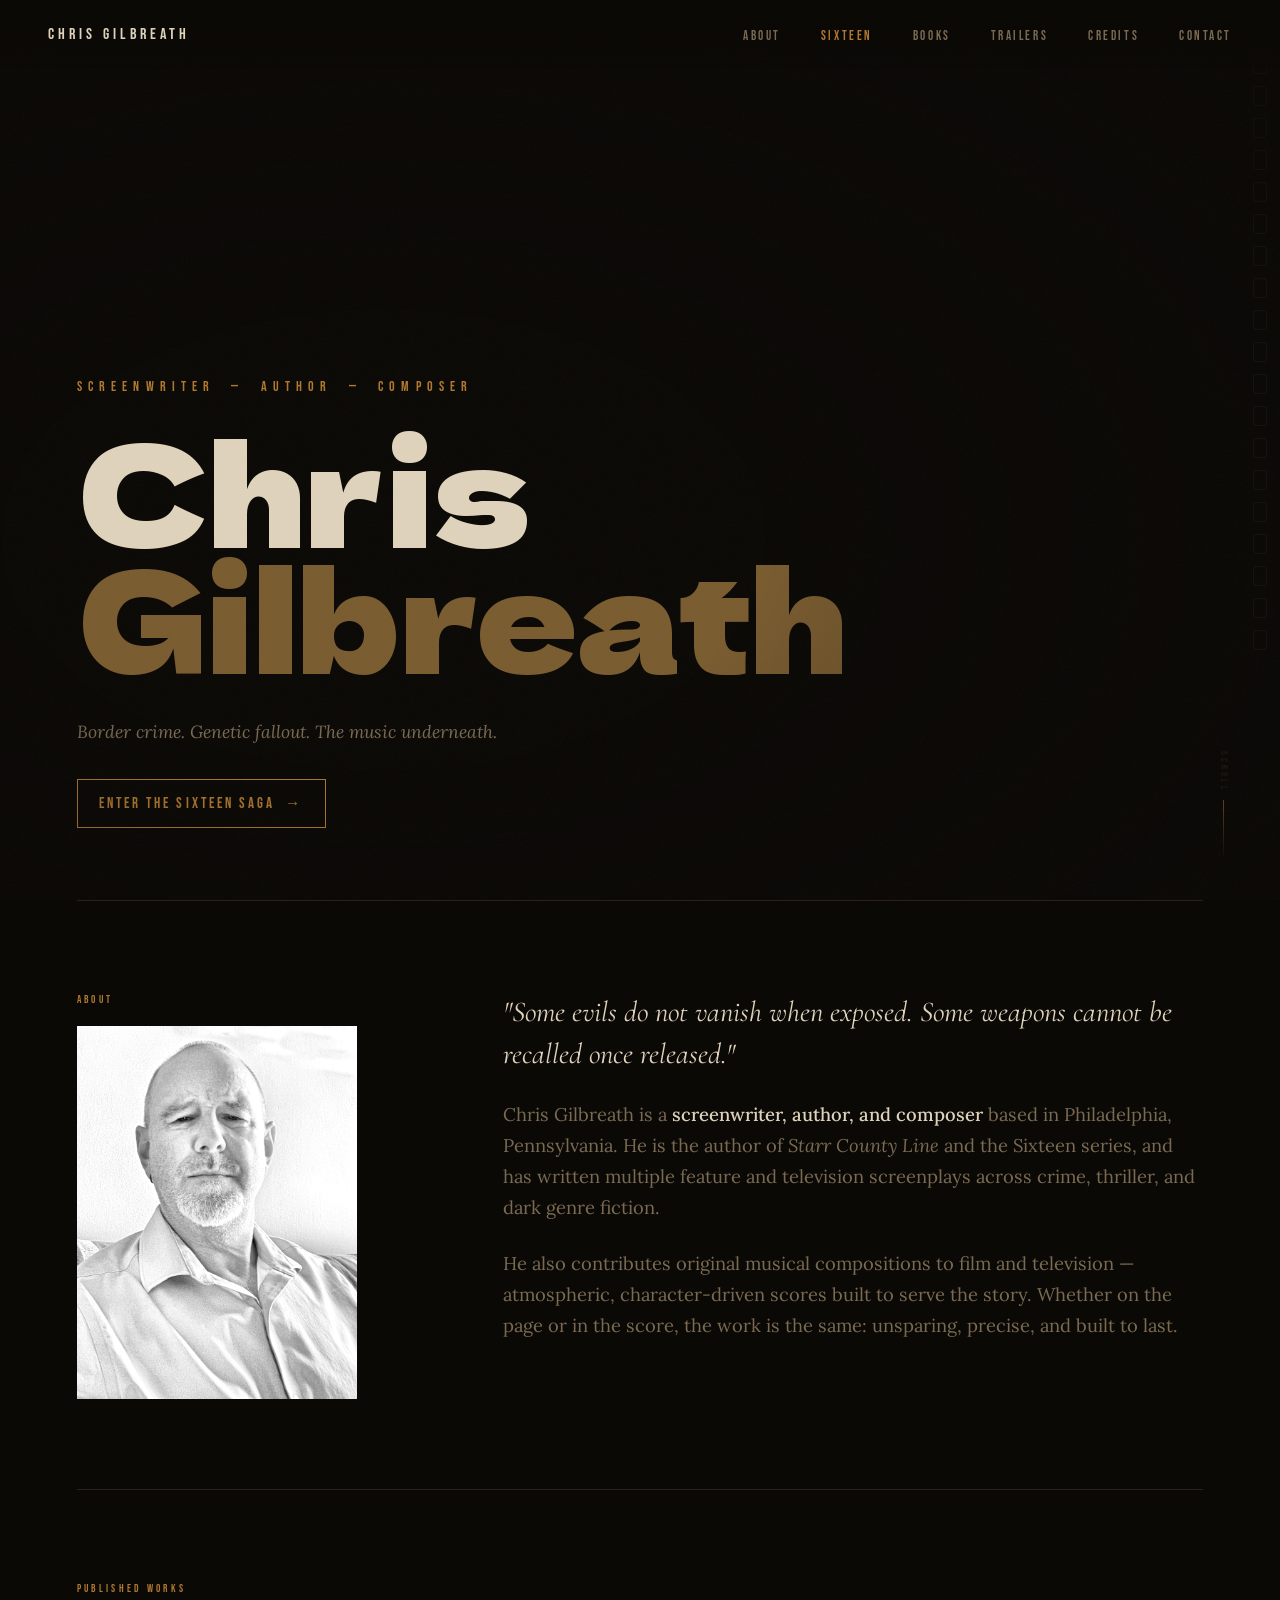
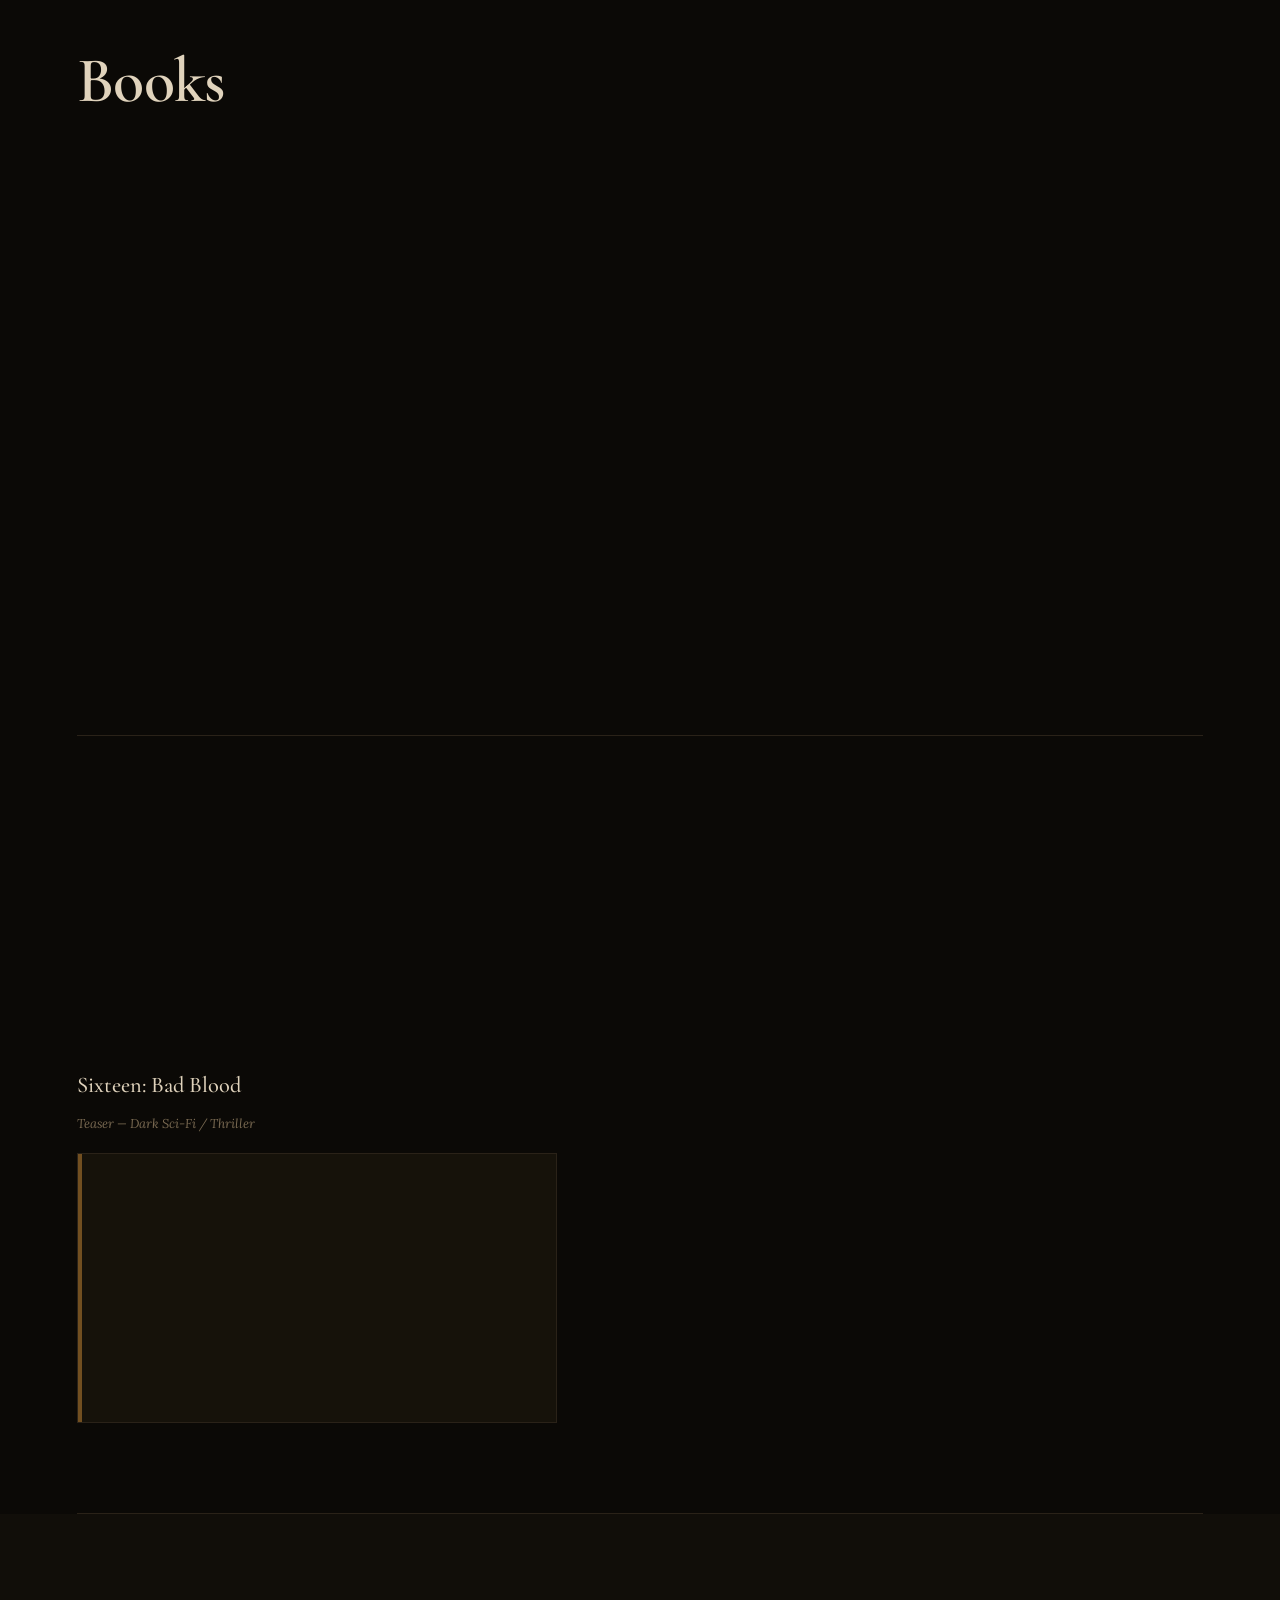
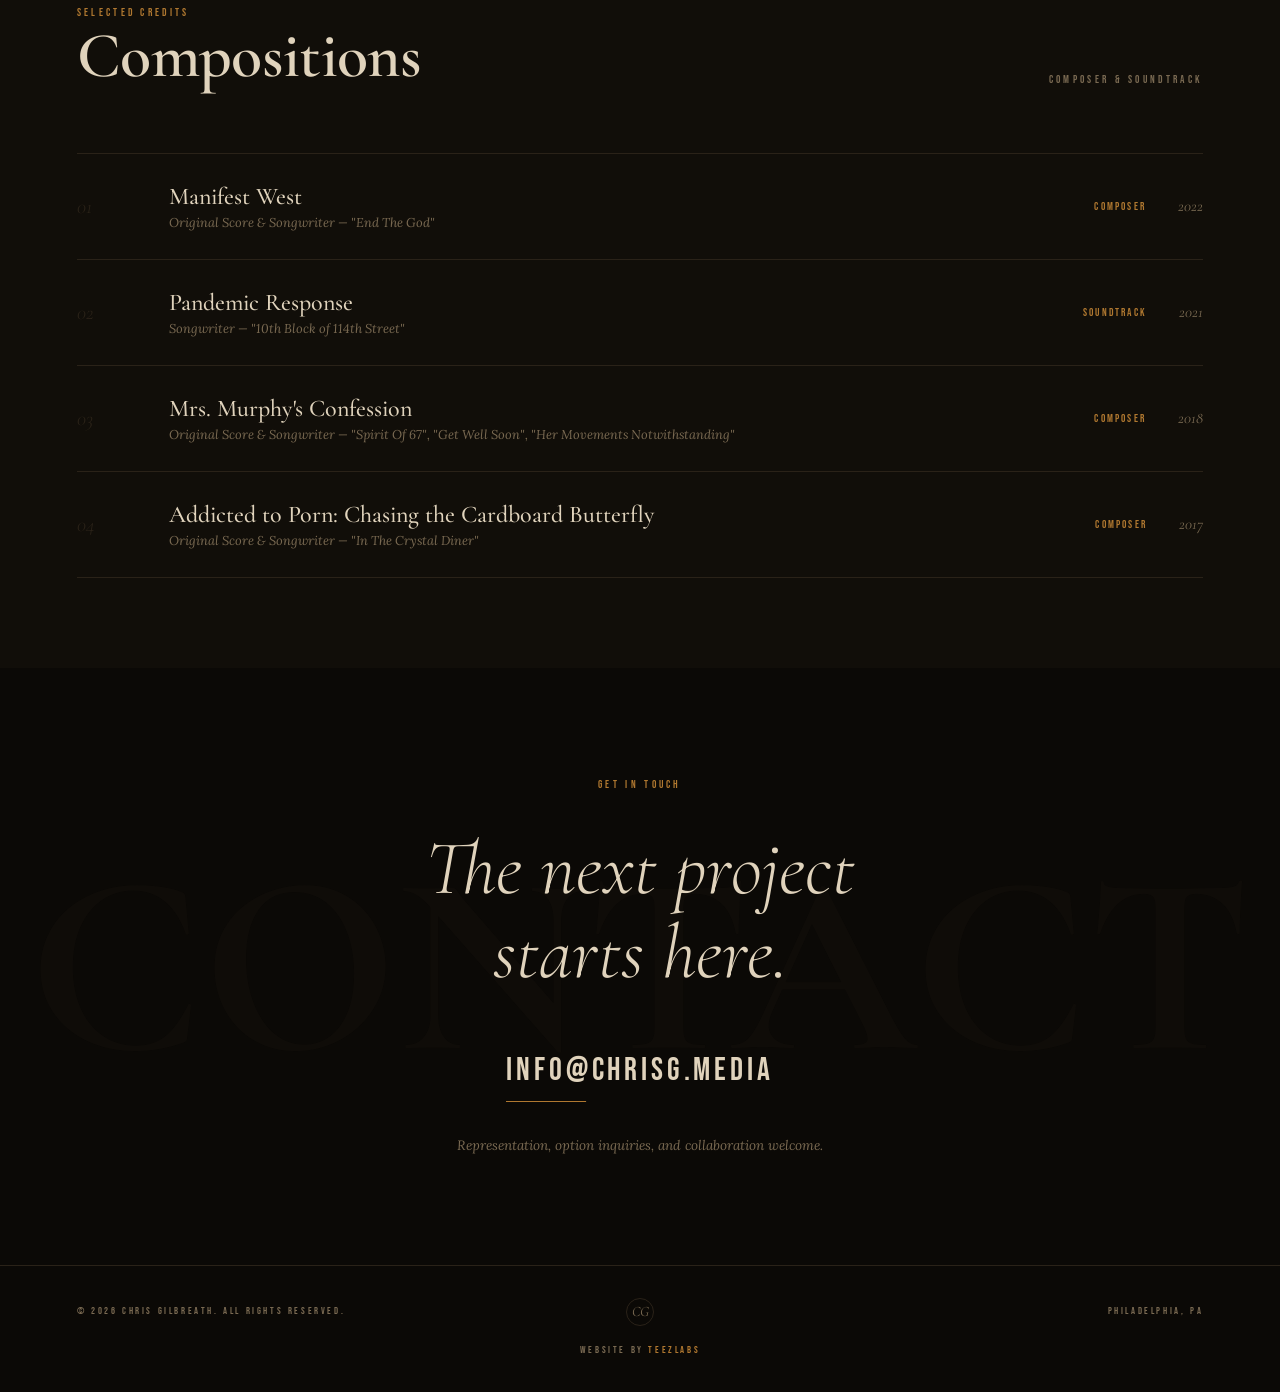
==== index.html @ 6c8eb2d4 "Combine trailer and shorts into one row on the Watch section Bad Blood trailer now sits in the same " ====
<!DOCTYPE html>
<html lang="en">
<head>
  <meta charset="UTF-8" />
  <meta name="viewport" content="width=device-width, initial-scale=1.0" />
  <link rel="icon" type="image/svg+xml" href="favicon.svg" />
  <title>Chris Gilbreath — Screenwriter, Author & Composer</title>
  <meta name="description" content="Chris Gilbreath is a screenwriter, author, and composer based in Philadelphia, PA. Author of Starr County Line and the Sixteen series. Original compositions for film and television." />
  <meta name="keywords" content="Chris Gilbreath, screenwriter, author, composer, Philadelphia, Starr County Line, Sixteen, Bounty Hunter, Bad Blood, Black Water, film composer, television" />
  <meta name="author" content="Chris Gilbreath" />
  <link rel="canonical" href="https://chrisg.media" />

  <!-- Open Graph -->
  <meta property="og:type" content="website" />
  <meta property="og:title" content="Chris Gilbreath — Screenwriter, Author & Composer" />
  <meta property="og:description" content="Screenwriter, author, and composer based in Philadelphia. Author of Starr County Line and the Sixteen series. Original compositions for film and television." />
  <meta property="og:url" content="https://chrisg.media" />
  <meta property="og:site_name" content="Chris Gilbreath" />
  <meta property="og:locale" content="en_US" />

  <!-- Twitter Card -->
  <meta name="twitter:card" content="summary" />
  <meta name="twitter:title" content="Chris Gilbreath — Screenwriter, Author & Composer" />
  <meta name="twitter:description" content="Screenwriter, author, and composer based in Philadelphia. Author of Starr County Line and the Sixteen series." />
  <link rel="preconnect" href="https://fonts.googleapis.com" />
  <link rel="preconnect" href="https://fonts.gstatic.com" crossorigin />
  <link href="https://fonts.googleapis.com/css2?family=Cormorant+Garamond:ital,wght@0,300;0,400;0,500;0,600;0,700;1,300;1,400;1,600&family=Bebas+Neue&family=Lora:ital,wght@0,400;0,500;1,400&family=Dela+Gothic+One&display=swap" rel="stylesheet" />

  <link rel="stylesheet" href="style.css?v=20260925d" />

  <!-- Structured Data -->
  <script type="application/ld+json">
  {
    "@context": "https://schema.org",
    "@type": "Person",
    "name": "Chris Gilbreath",
    "url": "https://chrisg.media",
    "email": "info@chrisg.media",
    "jobTitle": ["Screenwriter", "Author", "Composer"],
    "address": {
      "@type": "PostalAddress",
      "addressLocality": "Philadelphia",
      "addressRegion": "PA",
      "addressCountry": "US"
    },
    "sameAs": [
      "https://www.imdb.com/name/nm8349527/",
      "https://www.amazon.com/stores/author/B006VFC6NW"
    ]
  }
  </script>
</head>
<body>

  <!-- ─── Navigation ─────────────────────────────────────── -->
  <nav>
    <a class="nav-name" href="#hero">Chris Gilbreath</a>
    <ul class="nav-links">
      <li><a href="#about">About</a></li>
      <li><a href="sixteen.html" class="nav-featured">Sixteen</a></li>
      <li><a href="#books">Books</a></li>
      <li><a href="#trailers">Trailers</a></li>
      <li><a href="#credits">Credits</a></li>
      <li><a href="#contact">Contact</a></li>
    </ul>
    <button class="nav-hamburger" aria-label="Toggle menu" aria-expanded="false">
      <span></span><span></span><span></span>
    </button>
  </nav>

  <!-- ─── Mobile menu overlay (outside nav to avoid stacking context) ── -->
  <div class="mobile-menu" id="mobileMenu" aria-hidden="true">
    <ul>
      <li><a href="#about">About</a></li>
      <li><a href="sixteen.html">Sixteen</a></li>
      <li><a href="#books">Books</a></li>
      <li><a href="#trailers">Trailers</a></li>
      <li><a href="#credits">Credits</a></li>
      <li><a href="#contact">Contact</a></li>
    </ul>
  </div>

  <!-- ─── Hero ───────────────────────────────────────────── -->
  <section id="hero">
    <!-- Film strip perforations -->
    <div class="film-strip" aria-hidden="true">
      <div class="perforation"></div><div class="perforation"></div>
      <div class="perforation"></div><div class="perforation"></div>
      <div class="perforation"></div><div class="perforation"></div>
      <div class="perforation"></div><div class="perforation"></div>
      <div class="perforation"></div><div class="perforation"></div>
      <div class="perforation"></div><div class="perforation"></div>
      <div class="perforation"></div><div class="perforation"></div>
      <div class="perforation"></div><div class="perforation"></div>
      <div class="perforation"></div><div class="perforation"></div>
      <div class="perforation"></div><div class="perforation"></div>
    </div>

    <p class="hero-eyebrow">Screenwriter &nbsp;&mdash;&nbsp; Author &nbsp;&mdash;&nbsp; Composer</p>

    <h1 class="hero-name">
      Chris<br /><em>Gilbreath</em>
    </h1>

    <p class="hero-tagline">Border crime. Genetic fallout. The music underneath.</p>

    <a class="hero-cta" href="sixteen.html">Enter the Sixteen Saga &nbsp;&rarr;</a>

    <div class="hero-scroll" aria-hidden="true">
      <span>Scroll</span>
      <div class="scroll-line"></div>
    </div>
  </section>

  <div class="divider"></div>

  <!-- ─── About ──────────────────────────────────────────── -->
  <section id="about">
    <div class="about-aside reveal">
      <p class="label">About</p>
      <img class="about-headshot" src="assets/bwheadshot.JPG" alt="Chris Gilbreath" />
    </div>
    <div class="about-body">
      <p class="reveal reveal-delay-1">
        <em>"Some evils do not vanish when exposed. Some weapons cannot be recalled once released."</em>
      </p>
      <p class="reveal reveal-delay-2">
        Chris Gilbreath is a <strong>screenwriter, author, and composer</strong> based in Philadelphia, Pennsylvania. He is the author of <em>Starr County Line</em> and the Sixteen series, and has written multiple feature and television screenplays across crime, thriller, and dark genre fiction.
      </p>
      <p class="reveal reveal-delay-3">
        He also contributes original musical compositions to film and television — atmospheric, character-driven scores built to serve the story. Whether on the page or in the score, the work is the same: unsparing, precise, and built to last.
      </p>
    </div>
  </section>

  <div class="divider"></div>

  <!-- ─── Books ──────────────────────────────────────────── -->
  <section id="books">
    <p class="label books-label reveal">Published Works</p>
    <h2 class="section-title reveal reveal-delay-1" style="margin-bottom: 3.5rem;">Books</h2>

    <div class="books-grid">

      <a class="sixteen-banner reveal reveal-delay-1" href="sixteen.html">
        <div class="sixteen-banner-cover">
          <img src="assets/SixteenBlackWater.jpg" alt="The Sixteen Saga by Chris Gilbreath" />
        </div>
        <p class="book-meta"><span class="book-year">Six Novels — Six Screenplays</span></p>
        <p class="book-blurb">Enter the Sixteen Saga &rarr;</p>
      </a>

      <div class="book-card reveal reveal-delay-2">
        <a class="book-cover" href="https://www.amazon.com/Starr-County-Line-Chris-Gilbreath-ebook/dp/B008GASEG8/" target="_blank" rel="noopener">
          <img src="assets/StarrCountyLine.jpg" alt="Starr County Line by Chris Gilbreath" style="object-position: center;" />
        </a>
        <p class="book-meta"><span class="book-year">Standalone</span> &mdash; Border Noir</p>
        <p class="book-blurb">When he put him in jail, he unleashed Hell in his town.</p>
      </div>

    </div>
  </section>

  <div class="divider"></div>

  <!-- ─── Trailers ─────────────────────────────────────────── -->
  <section id="trailers">
    <p class="label trailers-label reveal">Sizzle Reels</p>
    <h2 class="section-title reveal reveal-delay-1" style="margin-bottom: 1.5rem;">Trailers</h2>
    <p class="reveal reveal-delay-2" style="color: var(--ink-muted); margin-bottom: 3rem;">
      Full trailers and shorts on <a href="https://www.youtube.com/@chrisgilbreath" target="_blank" rel="noopener" class="contact-email" style="font-size: 1rem;">YouTube</a>. Sixteen teasers below.
    </p>
    <div class="trailers-grid trailers-grid--single">
      <div class="trailer-item reveal reveal-delay-1">
        <p class="trailer-title">Sixteen: Bad Blood</p>
        <p class="trailer-meta">Teaser &mdash; Dark Sci-Fi / Thriller</p>
        <div class="trailer-frame">
          <iframe src="https://www.youtube.com/embed/6PoBz8cH8VU" title="Sixteen: Bad Blood — Teaser Trailer" frameborder="0" allow="accelerometer; autoplay; clipboard-write; encrypted-media; gyroscope; picture-in-picture" allowfullscreen></iframe>
        </div>
      </div>
    </div>
  </section>

  <div class="divider"></div>

  <!-- ─── Credits ────────────────────────────────────────── -->
  <section id="credits">
    <div class="credits-header">
      <div>
        <p class="label reveal">Selected Credits</p>
        <h2 class="section-title reveal reveal-delay-1">Compositions</h2>
      </div>
      <p class="label reveal reveal-delay-2" style="color: var(--ink-muted);">Composer &amp; Soundtrack</p>
    </div>

    <div class="credits-grid">
      <div class="credit-row reveal">
        <span class="credit-index">01</span>
        <div>
          <p class="credit-title">
            Manifest West
            <small>Original Score &amp; Songwriter — "End The God"</small>
          </p>
        </div>
        <span class="credit-type">Composer</span>
        <span class="credit-year">2022</span>
      </div>
      <div class="credit-row reveal reveal-delay-1">
        <span class="credit-index">02</span>
        <div>
          <p class="credit-title">
            Pandemic Response
            <small>Songwriter — "10th Block of 114th Street"</small>
          </p>
        </div>
        <span class="credit-type">Soundtrack</span>
        <span class="credit-year">2021</span>
      </div>
      <div class="credit-row reveal reveal-delay-2">
        <span class="credit-index">03</span>
        <div>
          <p class="credit-title">
            Mrs. Murphy's Confession
            <small>Original Score &amp; Songwriter — "Spirit Of 67", "Get Well Soon", "Her Movements Notwithstanding"</small>
          </p>
        </div>
        <span class="credit-type">Composer</span>
        <span class="credit-year">2018</span>
      </div>
      <div class="credit-row reveal reveal-delay-3">
        <span class="credit-index">04</span>
        <div>
          <p class="credit-title">
            Addicted to Porn: Chasing the Cardboard Butterfly
            <small>Original Score &amp; Songwriter — "In The Crystal Diner"</small>
          </p>
        </div>
        <span class="credit-type">Composer</span>
        <span class="credit-year">2017</span>
      </div>
    </div>
  </section>

  <!-- ─── Contact ────────────────────────────────────────── -->
  <section id="contact">
    <p class="label contact-label reveal">Get in Touch</p>
    <h2 class="contact-heading reveal reveal-delay-1">
      The next project<br />starts here.
    </h2>
    <a class="contact-email reveal reveal-delay-2" href="mailto:info@chrisg.media">
      info@chrisg.media
    </a>
    <p class="contact-note reveal reveal-delay-3">
      Representation, option inquiries, and collaboration welcome.
    </p>
  </section>

  <!-- ─── Footer ─────────────────────────────────────────── -->
  <footer>
    <p>&copy; 2026 Chris Gilbreath. All rights reserved.</p>
    <div class="footer-mark" aria-hidden="true"><span>CG</span></div>
    <p>Philadelphia, PA</p>
    <p class="footer-credit">Website by <a href="https://teezlabs.pink" target="_blank" rel="noopener noreferrer">Teezlabs</a></p>
  </footer>

  <!-- ─── Scroll Reveal JS ─────────────────────────────────── -->
  <script>
    (() => {
      // ── Scroll reveal ──
      const reveals = document.querySelectorAll('.reveal');
      const observer = new IntersectionObserver((entries) => {
        entries.forEach(entry => {
          if (entry.isIntersecting) {
            entry.target.classList.add('visible');
            observer.unobserve(entry.target);
          }
        });
      }, { threshold: 0.12, rootMargin: '0px 0px -40px 0px' });
      reveals.forEach(el => observer.observe(el));

      // ── Hamburger menu ──
      const hamburger = document.querySelector('.nav-hamburger');
      const mobileMenu = document.getElementById('mobileMenu');
      function closeNav() {
        hamburger.classList.remove('open');
        mobileMenu.classList.remove('open');
        hamburger.setAttribute('aria-expanded', 'false');
        mobileMenu.setAttribute('aria-hidden', 'true');
      }
      hamburger.addEventListener('click', () => {
        const isOpen = mobileMenu.classList.toggle('open');
        hamburger.classList.toggle('open', isOpen);
        hamburger.setAttribute('aria-expanded', String(isOpen));
        mobileMenu.setAttribute('aria-hidden', String(!isOpen));
      });
      mobileMenu.querySelectorAll('a').forEach(a => {
        a.addEventListener('click', closeNav);
      });
      document.addEventListener('keydown', e => { if (e.key === 'Escape') closeNav(); });
    })();
  </script>

</body>
</html>
---- style.css ----
/* ─── CSS Variables ─────────────────────────────────── */
:root {
  --bg:         #0b0906;
  --bg-raised:  #110e09;
  --bg-card:    #16120a;
  --ink:        #e0d3bc;
  --ink-muted:  #7a6a52;
  --ink-faint:  #2a2218;
  --accent:     #b07830;
  --steel:      #7a5c30;
  --rule:       rgba(176, 120, 48, 0.25);
}

/* ─── Reset ─────────────────────────────────────────── */
*, *::before, *::after { box-sizing: border-box; margin: 0; padding: 0; }
html { scroll-behavior: smooth; }
body {
  background: var(--bg);
  color: var(--ink);
  font-family: 'Lora', Georgia, serif;
  font-size: 17px;
  line-height: 1.7;
  overflow-x: hidden;
}

/* Film grain overlay */
body::before {
  content: '';
  position: fixed;
  inset: 0;
  z-index: 9999;
  pointer-events: none;
  background-image: url("data:image/svg+xml,%3Csvg viewBox='0 0 256 256' xmlns='http://www.w3.org/2000/svg'%3E%3Cfilter id='noise'%3E%3CfeTurbulence type='fractalNoise' baseFrequency='0.9' numOctaves='4' stitchTiles='stitch'/%3E%3C/filter%3E%3Crect width='100%25' height='100%25' filter='url(%23noise)' opacity='1'/%3E%3C/svg%3E");
  opacity: 0.028;
  background-size: 180px 180px;
}

/* ─── Typography helpers ─────────────────────────────── */
.label {
  font-family: 'Bebas Neue', sans-serif;
  font-size: 11px;
  letter-spacing: 0.3em;
  color: var(--accent);
  text-transform: uppercase;
}

.section-title {
  font-family: 'Cormorant Garamond', Georgia, serif;
  font-size: clamp(2.6rem, 5vw, 4rem);
  font-weight: 600;
  line-height: 1.05;
  letter-spacing: -0.01em;
}

/* ─── Nav ────────────────────────────────────────────── */
nav {
  position: fixed;
  top: 0;
  left: 0;
  right: 0;
  z-index: 10000;
  display: flex;
  justify-content: space-between;
  align-items: center;
  padding: 1.25rem 3rem;
  background: linear-gradient(to bottom, rgba(11,9,6,0.98) 40%, rgba(11,9,6,0.85) 60%, rgba(11,9,6,0.5) 80%, transparent 100%);
  backdrop-filter: blur(4px);
  -webkit-backdrop-filter: blur(4px);
}

.nav-name {
  font-family: 'Bebas Neue', sans-serif;
  font-size: 1rem;
  letter-spacing: 0.25em;
  color: var(--ink);
  text-decoration: none;
}

.nav-links {
  display: flex;
  gap: 2.5rem;
  list-style: none;
}

.nav-links a {
  font-family: 'Bebas Neue', sans-serif;
  font-size: 0.8rem;
  letter-spacing: 0.2em;
  color: var(--ink-muted);
  text-decoration: none;
  transition: color 0.25s;
  position: relative;
  padding-bottom: 3px;
}

.nav-links a::after {
  content: '';
  position: absolute;
  bottom: 0;
  left: 0;
  width: 100%;
  height: 1px;
  background: var(--accent);
  transform: scaleX(0);
  transform-origin: left;
  transition: transform 0.3s cubic-bezier(0.25, 0.46, 0.45, 0.94);
}

.nav-links a:hover { color: var(--ink); }
.nav-links a:hover::after { transform: scaleX(1); }

/* ─── Hero ───────────────────────────────────────────── */
#hero {
  min-height: 100svh;
  display: flex;
  flex-direction: column;
  justify-content: flex-end;
  padding: 0 clamp(2rem, 6vw, 6rem) clamp(4rem, 8vh, 7rem);
  position: relative;
  overflow: hidden;
}

/* Vignette */
#hero::after {
  content: '';
  position: absolute;
  inset: 0;
  background: radial-gradient(ellipse at 30% 60%, transparent 30%, rgba(11,9,6,0.78) 100%);
  pointer-events: none;
}

.hero-eyebrow {
  font-family: 'Bebas Neue', sans-serif;
  font-size: 0.85rem;
  letter-spacing: 0.45em;
  color: var(--accent);
  margin-bottom: 1.5rem;
  opacity: 0;
  animation: fadeUp 0.8s ease forwards 0.4s;
}

.hero-name {
  font-family: 'Dela Gothic One', cursive;
  font-size: clamp(3.8rem, 11vw, 10rem);
  font-weight: 400;
  line-height: 0.9;
  letter-spacing: -0.01em;
  color: var(--ink);
  opacity: 0;
  animation: fadeUp 1s ease forwards 0.6s;
}

.hero-name em {
  font-style: normal;
  color: var(--steel);
}

.hero-tagline {
  margin-top: 2.5rem;
  font-family: 'Lora', serif;
  font-size: clamp(0.95rem, 1.5vw, 1.1rem);
  font-style: italic;
  color: var(--ink-muted);
  max-width: 420px;
  opacity: 0;
  animation: fadeUp 0.9s ease forwards 1s;
}

.hero-scroll {
  position: absolute;
  bottom: 2.5rem;
  right: 3rem;
  display: flex;
  flex-direction: column;
  align-items: center;
  gap: 0.5rem;
  opacity: 0;
  animation: fadeIn 1s ease forwards 1.4s;
}

.hero-scroll span {
  font-family: 'Bebas Neue', sans-serif;
  font-size: 0.65rem;
  letter-spacing: 0.3em;
  color: var(--ink-faint);
  writing-mode: vertical-rl;
}

.scroll-line {
  width: 1px;
  height: 60px;
  background: linear-gradient(to bottom, var(--accent), transparent);
  animation: scrollPulse 2s ease-in-out infinite 2s;
}

/* Decorative film-strip perforations */
.film-strip {
  position: absolute;
  top: 0;
  right: 0;
  width: 40px;
  height: 100%;
  display: flex;
  flex-direction: column;
  align-items: center;
  gap: 0;
  padding: 1rem 0;
  opacity: 0.08;
  pointer-events: none;
}

.perforation {
  width: 14px;
  height: 20px;
  border: 1.5px solid var(--ink);
  border-radius: 3px;
  flex-shrink: 0;
  margin: 6px 0;
}

/* ─── Section wrapper ────────────────────────────────── */
section {
  padding: clamp(5rem, 10vh, 9rem) clamp(2rem, 6vw, 6rem);
}

.divider {
  height: 1px;
  background: var(--ink-faint);
  margin: 0 clamp(2rem, 6vw, 6rem);
  width: calc(100% - clamp(4rem, 12vw, 12rem));
}

/* ─── About ──────────────────────────────────────────── */
#about {
  display: grid;
  grid-template-columns: 1fr 2fr;
  gap: clamp(3rem, 6vw, 7rem);
  align-items: start;
}

.about-aside {
  position: sticky;
  top: 7rem;
}

.about-headshot {
  display: block;
  width: 100%;
  max-width: 280px;
  aspect-ratio: 3 / 4;
  object-fit: cover;
  object-position: center top;
  margin-top: 1rem;
  filter: grayscale(100%) contrast(1.05);
}

.about-body p {
  font-size: 1.15rem;
  color: var(--ink-muted);
  margin-bottom: 1.5rem;
}

.about-body p strong {
  color: var(--ink);
  font-weight: 500;
}

.about-body p:first-child {
  font-family: 'Cormorant Garamond', serif;
  font-size: clamp(1.4rem, 2.5vw, 1.8rem);
  font-style: italic;
  color: var(--ink);
  line-height: 1.45;
}

/* ─── Credits ────────────────────────────────────────── */
#credits { background: var(--bg-raised); }

.credits-header {
  display: flex;
  justify-content: space-between;
  align-items: flex-end;
  margin-bottom: 4rem;
}

.credits-grid {
  display: grid;
  gap: 0;
}

.credit-row {
  display: grid;
  grid-template-columns: 60px 1fr auto auto;
  gap: 1.5rem 2rem;
  align-items: center;
  padding: 1.8rem 0;
  border-bottom: 1px solid var(--ink-faint);
  transition: background 0.2s;
  cursor: default;
}

.credit-row:first-child { border-top: 1px solid var(--ink-faint); }

.credit-row:hover { background: rgba(176, 120, 48, 0.05); }

.credit-index {
  font-family: 'Cormorant Garamond', serif;
  font-size: 1.3rem;
  font-weight: 300;
  color: var(--ink-faint);
  font-style: italic;
}

.credit-title {
  font-family: 'Cormorant Garamond', serif;
  font-size: 1.5rem;
  font-weight: 500;
  color: var(--ink);
  line-height: 1.2;
}

.credit-title small {
  display: block;
  font-family: 'Lora', serif;
  font-size: 0.8rem;
  font-style: italic;
  color: var(--ink-muted);
  font-weight: 400;
  margin-top: 0.2rem;
}

.credit-type {
  font-family: 'Bebas Neue', sans-serif;
  font-size: 0.7rem;
  letter-spacing: 0.2em;
  color: var(--accent);
  white-space: nowrap;
}

.credit-year {
  font-family: 'Cormorant Garamond', serif;
  font-size: 1rem;
  color: var(--ink-muted);
  font-style: italic;
  white-space: nowrap;
}

/* ─── Books ──────────────────────────────────────────── */
#books {
  overflow: hidden;
}

.books-label { margin-bottom: 3rem; }

.books-grid {
  display: grid;
  grid-template-columns: repeat(auto-fill, minmax(240px, 1fr));
  gap: 2.5rem 2rem;
}

.book-card {
  position: relative;
  cursor: pointer;
}

.book-cover {
  display: block;
  aspect-ratio: 2 / 3;
  background: var(--bg-card);
  border: 1px solid var(--ink-faint);
  position: relative;
  overflow: hidden;
  margin-bottom: 1.25rem;
  transition: transform 0.4s cubic-bezier(0.25, 0.46, 0.45, 0.94), box-shadow 0.4s ease;
}

.book-cover img {
  width: 102%;
  height: 102%;
  margin: -1%;
  object-fit: cover;
  object-position: top;
  display: block;
}

.book-card:hover .book-cover {
  transform: translateY(-6px) rotate(-0.5deg);
  box-shadow: 12px 24px 60px rgba(0,0,0,0.7), -4px 0 0 0 var(--accent);
}

.book-meta { font-size: 0.85rem; color: var(--ink-muted); overflow: hidden; text-overflow: ellipsis; white-space: nowrap; }
.book-year {
  font-family: 'Cormorant Garamond', serif;
  font-style: italic;
}
.book-blurb {
  margin-top: 0.5rem;
  font-size: 0.85rem;
  font-style: italic;
  color: var(--ink-muted);
  line-height: 1.4;
}

/* Book accent stripe */
.book-cover::before {
  content: '';
  position: absolute;
  left: 0;
  top: 0;
  bottom: 0;
  width: 4px;
  background: var(--accent);
  opacity: 0.6;
  z-index: 2;
}

/* ─── Trailers ───────────────────────────────────────── */
.trailers-label { margin-bottom: 3rem; }
.trailers-grid { display: grid; grid-template-columns: 1fr 1fr; gap: 3rem 2.5rem; }
.trailers-grid--single { grid-template-columns: minmax(0, 480px); }
.trailer-item { display: flex; flex-direction: column; gap: 0.6rem; }
.trailer-title { font-family: 'Cormorant Garamond', serif; font-size: 1.4rem; font-weight: 500; color: var(--ink); }
.trailer-meta { font-size: 0.8rem; font-style: italic; color: var(--ink-muted); margin-bottom: 0.5rem; }
.trailer-frame { position: relative; width: 100%; aspect-ratio: 16 / 9; background: var(--bg-card); border: 1px solid var(--ink-faint); overflow: hidden; }
.trailer-frame::before { content: ''; position: absolute; left: 0; top: 0; bottom: 0; width: 4px; background: var(--accent); opacity: 0.6; z-index: 2; }
.trailer-frame iframe { position: absolute; inset: 0; width: 100%; height: 100%; border: none; }
@media (max-width: 768px) { .trailers-grid { grid-template-columns: 1fr; gap: 2.5rem; } }

/* ─── Shorts ─────────────────────────────────────────── */
.shorts-grid { display: grid; grid-template-columns: repeat(3, minmax(160px, 240px)); gap: 2rem; }
.short-item { display: flex; flex-direction: column; gap: 0.6rem; }
.short-frame { position: relative; width: 100%; aspect-ratio: 9 / 16; background: var(--bg-card); border: 1px solid var(--ink-faint); overflow: hidden; }
.short-frame::before { content: ''; position: absolute; left: 0; top: 0; bottom: 0; width: 4px; background: var(--accent); opacity: 0.6; z-index: 2; }
.short-frame iframe { position: absolute; inset: 0; width: 100%; height: 100%; border: none; }
@media (max-width: 768px) { .shorts-grid { grid-template-columns: repeat(3, 1fr); gap: 1rem; } }
@media (max-width: 500px) { .shorts-grid { grid-template-columns: repeat(2, 1fr); } }

/* ─── Watch row: trailer + shorts, uniform height ────── */
.watch-row { display: flex; flex-wrap: wrap; align-items: flex-start; gap: 2rem; }
.watch-item { display: flex; flex-direction: column; gap: 0.6rem; }
.watch-frame { position: relative; height: 340px; width: auto; background: var(--bg-card); border: 1px solid var(--ink-faint); overflow: hidden; }
.watch-frame::before { content: ''; position: absolute; left: 0; top: 0; bottom: 0; width: 4px; background: var(--accent); opacity: 0.6; z-index: 2; }
.watch-frame iframe { position: absolute; inset: 0; width: 100%; height: 100%; border: none; }
.watch-frame--landscape { aspect-ratio: 16 / 9; }
.watch-frame--portrait { aspect-ratio: 9 / 16; }
@media (max-width: 900px) { .watch-frame { height: 260px; } }
@media (max-width: 600px) { .watch-frame { height: 220px; } }

/* ─── Scripts ────────────────────────────────────────── */
#scripts { background: var(--bg-raised); }

.scripts-intro {
  display: grid;
  grid-template-columns: 1fr 1fr;
  gap: 4rem;
  margin-bottom: 5rem;
  align-items: end;
}

.scripts-intro p {
  color: var(--ink-muted);
  font-size: 1.05rem;
}

.scripts-list {
  display: flex;
  flex-direction: column;
  gap: 0;
}

.script-item {
  display: grid;
  grid-template-columns: 1fr auto;
  gap: 2rem;
  align-items: center;
  padding: 2rem 0;
  border-bottom: 1px solid var(--ink-faint);
  position: relative;
  overflow: hidden;
  cursor: default;
}

.script-item::before {
  content: '';
  position: absolute;
  left: -100%;
  top: 0;
  bottom: 0;
  width: 100%;
  background: linear-gradient(to right, transparent, rgba(176,120,48,0.06), transparent);
  transition: left 0.5s ease;
}

.script-item:hover::before { left: 100%; }

.script-title {
  font-family: 'Cormorant Garamond', serif;
  font-size: 1.6rem;
  font-weight: 500;
  color: var(--ink);
}

.script-title small {
  display: block;
  font-family: 'Lora', serif;
  font-size: 0.85rem;
  font-style: italic;
  color: var(--ink-muted);
  font-weight: 400;
  margin-top: 0.3rem;
}

.script-badge {
  font-family: 'Bebas Neue', sans-serif;
  font-size: 0.65rem;
  letter-spacing: 0.25em;
  padding: 0.3em 0.9em;
  border: 1px solid;
  white-space: nowrap;
}

.script-badge.available {
  color: var(--accent);
  border-color: var(--accent);
  background: rgba(176,120,48,0.08);
}

.script-badge.optioned {
  color: var(--steel);
  border-color: var(--steel);
  background: rgba(184,144,96,0.08);
}

/* ─── Contact ────────────────────────────────────────── */
#contact {
  text-align: center;
  padding: clamp(6rem, 12vh, 11rem) clamp(2rem, 6vw, 6rem);
  position: relative;
  overflow: hidden;
}

#contact::before {
  content: 'CONTACT';
  position: absolute;
  top: 50%;
  left: 50%;
  transform: translate(-50%, -50%);
  font-family: 'Cormorant Garamond', serif;
  font-size: clamp(8rem, 20vw, 18rem);
  font-weight: 700;
  color: var(--ink-faint);
  pointer-events: none;
  user-select: none;
  white-space: nowrap;
  opacity: 0.15;
}

.contact-label { margin-bottom: 2rem; }

.contact-heading {
  font-family: 'Cormorant Garamond', serif;
  font-size: clamp(2.5rem, 6vw, 5rem);
  font-weight: 300;
  font-style: italic;
  line-height: 1.1;
  margin-bottom: 3rem;
  position: relative;
}

.contact-email {
  display: inline-block;
  font-family: 'Bebas Neue', sans-serif;
  font-size: clamp(1.1rem, 3vw, 2rem);
  letter-spacing: 0.12em;
  color: var(--ink);
  text-decoration: none;
  position: relative;
  padding-bottom: 4px;
  transition: color 0.25s;
}

.contact-email::after {
  content: '';
  position: absolute;
  bottom: 0;
  left: 0;
  right: 0;
  height: 1px;
  background: var(--accent);
  transform: scaleX(0.3);
  transform-origin: left;
  transition: transform 0.4s cubic-bezier(0.25, 0.46, 0.45, 0.94);
}

.contact-email:hover { color: var(--accent); }
.contact-email:hover::after { transform: scaleX(1); }

.contact-note {
  margin-top: 2rem;
  font-size: 0.85rem;
  font-style: italic;
  color: var(--ink-muted);
}

/* ─── Footer ─────────────────────────────────────────── */
footer {
  border-top: 1px solid var(--ink-faint);
  padding: 2rem clamp(2rem, 6vw, 6rem);
  display: grid;
  grid-template-columns: 1fr auto 1fr;
  align-items: center;
}

footer p:nth-child(3) {
  text-align: right;
}

.footer-credit {
  grid-column: 1 / -1;
  text-align: center;
  margin-top: 1rem;
}

.footer-credit a {
  color: var(--accent);
  text-decoration: none;
}

.footer-credit a:hover {
  text-decoration: underline;
}

footer p {
  font-family: 'Bebas Neue', sans-serif;
  font-size: 0.65rem;
  letter-spacing: 0.25em;
  color: var(--ink-muted);
}

.footer-mark {
  width: 28px;
  height: 28px;
  border: 1px solid var(--ink-faint);
  border-radius: 50%;
  display: flex;
  align-items: center;
  justify-content: center;
}

.footer-mark span {
  font-family: 'Cormorant Garamond', serif;
  font-size: 0.9rem;
  font-style: italic;
  color: var(--ink-muted);
}

/* ─── Reveal animations ──────────────────────────────── */
.reveal {
  opacity: 0;
  transform: translateY(28px);
  transition: opacity 0.8s ease, transform 0.8s cubic-bezier(0.25, 0.46, 0.45, 0.94);
}

.reveal.visible {
  opacity: 1;
  transform: none;
}

.reveal-delay-1 { transition-delay: 0.1s; }
.reveal-delay-2 { transition-delay: 0.2s; }
.reveal-delay-3 { transition-delay: 0.3s; }
.reveal-delay-4 { transition-delay: 0.4s; }

@keyframes fadeUp {
  from { opacity: 0; transform: translateY(30px); }
  to   { opacity: 1; transform: none; }
}

@keyframes fadeIn {
  from { opacity: 0; }
  to   { opacity: 1; }
}

@keyframes scrollPulse {
  0%, 100% { opacity: 0.3; transform: scaleY(1); }
  50%       { opacity: 1;   transform: scaleY(1.15); }
}

/* ─── Responsive ─────────────────────────────────────── */
@media (max-width: 900px) {
  #about {
    grid-template-columns: 1fr;
    gap: 2rem;
  }

  .about-aside { position: static; }
  .about-headshot { max-width: 180px; }

  .scripts-intro {
    grid-template-columns: 1fr;
    gap: 1.5rem;
    margin-bottom: 3rem;
  }

  .credit-row {
    grid-template-columns: 40px 1fr;
    grid-template-rows: auto auto;
  }

  .credit-type, .credit-year { grid-column: 2; }

  .rep-row {
    flex-direction: column;
    align-items: flex-start;
    gap: 0.4rem;
  }

  nav { padding: 1rem 1.5rem; }
}

/* ─── Hamburger button ───────────────────────────────── */
.nav-hamburger {
  display: none;
  flex-direction: column;
  gap: 5px;
  background: none;
  border: none;
  cursor: pointer;
  padding: 4px;
  position: relative;
  z-index: 10001;
}

.nav-hamburger span {
  display: block;
  width: 22px;
  height: 2px;
  background: var(--ink-muted);
  transition: transform 0.35s cubic-bezier(0.25, 0.46, 0.45, 0.94),
              opacity 0.25s ease,
              background 0.2s;
  transform-origin: center;
}

.nav-hamburger:hover span { background: var(--ink); }

.nav-hamburger.open span:nth-child(1) {
  transform: translateY(7px) rotate(45deg);
  background: var(--accent);
}
.nav-hamburger.open span:nth-child(2) {
  opacity: 0;
  transform: scaleX(0);
}
.nav-hamburger.open span:nth-child(3) {
  transform: translateY(-7px) rotate(-45deg);
  background: var(--accent);
}

/* ─── Mobile menu overlay ────────────────────────────── */
.mobile-menu {
  display: none;
}

@media (max-width: 768px) {
  .nav-hamburger { display: flex; }
  .nav-links { display: none; }

  .mobile-menu {
    display: flex;
    flex-direction: column;
    justify-content: center;
    align-items: flex-start;
    position: fixed;
    inset: 0;
    z-index: 10000;
    padding: 4rem clamp(2rem, 8vw, 4rem);
    background: #0b0906;
    opacity: 0;
    visibility: hidden;
    transition: opacity 0.35s ease, visibility 0.35s ease;
    pointer-events: none;
  }

  .mobile-menu.open {
    opacity: 1;
    visibility: visible;
    pointer-events: all;
  }

  .mobile-menu ul {
    list-style: none;
    width: 100%;
  }

  .mobile-menu li {
    border-bottom: 1px solid var(--ink-faint);
  }

  .mobile-menu a {
    display: block;
    padding: 1.1rem 0;
    font-family: 'Bebas Neue', sans-serif;
    font-size: 1.6rem;
    letter-spacing: 0.25em;
    color: #e0d3bc;
    text-decoration: none;
    transition: color 0.2s;
  }

  .mobile-menu a:hover { color: var(--accent); }

  .credits-header { flex-direction: column; align-items: flex-start; gap: 1rem; }
  #contact::before { display: none; }
}

/* ─── Hero CTA ───────────────────────────────────────── */
.hero-cta {
  display: inline-block;
  margin-top: 2rem;
  font-family: 'Bebas Neue', sans-serif;
  font-size: 0.95rem;
  letter-spacing: 0.2em;
  color: var(--accent);
  text-decoration: none;
  border: 1px solid var(--accent);
  padding: 0.7em 1.4em;
  width: fit-content;
  opacity: 0;
  animation: fadeUp 0.9s ease forwards 1.2s;
  transition: background 0.25s, color 0.25s;
}

.hero-cta:hover {
  background: var(--accent);
  color: var(--bg);
}

/* ─── Nav: featured link ─────────────────────────────── */
.nav-links a.nav-featured,
.nav-links a.nav-current {
  color: var(--accent);
}

/* ─── Sixteen banner card (home Books section) ───────── */
.sixteen-banner {
  position: relative;
  display: block;
  text-decoration: none;
  color: inherit;
  cursor: pointer;
}

.sixteen-banner-cover {
  aspect-ratio: 2 / 3;
  background: var(--bg-card);
  border: 1px solid var(--accent);
  position: relative;
  overflow: hidden;
  margin-bottom: 1.25rem;
  transition: transform 0.4s cubic-bezier(0.25, 0.46, 0.45, 0.94), box-shadow 0.4s ease;
}

.sixteen-banner-cover img {
  width: 102%;
  height: 102%;
  margin: -1%;
  object-fit: cover;
  object-position: top;
  display: block;
  filter: saturate(1.1);
}

.sixteen-banner:hover .sixteen-banner-cover {
  transform: translateY(-6px) rotate(-0.5deg);
  box-shadow: 12px 24px 60px rgba(0,0,0,0.7), -4px 0 0 0 var(--accent);
}

.sixteen-banner .book-blurb { color: var(--accent); }

/* ─── Sixteen hub masthead ───────────────────────────── */
#sixteen-hero {
  padding-top: clamp(8rem, 16vh, 12rem);
  padding-bottom: clamp(4rem, 8vh, 6rem);
}

.sixteen-title {
  font-family: 'Dela Gothic One', cursive;
  font-size: clamp(3.2rem, 12vw, 9rem);
  line-height: 0.95;
  color: var(--ink);
  letter-spacing: -0.01em;
}

.sixteen-subtitle {
  margin-top: 1.25rem;
  font-family: 'Bebas Neue', sans-serif;
  font-size: clamp(0.9rem, 2vw, 1.2rem);
  letter-spacing: 0.25em;
  color: var(--accent);
  text-transform: uppercase;
}

.sixteen-lede {
  margin-top: 2rem;
  max-width: 640px;
  font-family: 'Lora', serif;
  font-size: clamp(1rem, 1.6vw, 1.2rem);
  color: var(--ink-muted);
  line-height: 1.7;
}

/* ─── Placeholder book cover (missing art) ───────────── */
.placeholder-cover {
  display: flex;
  flex-direction: column;
  align-items: center;
  justify-content: center;
  text-align: center;
  gap: 0.75rem;
  padding: 1.5rem;
  text-decoration: none;
  background: linear-gradient(160deg, var(--bg-card), var(--bg-raised));
}

.placeholder-cover--locked {
  cursor: default;
  opacity: 0.7;
}

.placeholder-index {
  font-family: 'Bebas Neue', sans-serif;
  font-size: 0.75rem;
  letter-spacing: 0.25em;
  color: var(--accent);
  text-transform: uppercase;
}

.placeholder-title {
  font-family: 'Cormorant Garamond', serif;
  font-size: 1.6rem;
  font-weight: 600;
  color: var(--ink);
  line-height: 1.2;
}

/* ─── Representation ──────────────────────────────────── */
.rep-grid {
  display: grid;
  gap: 0;
  max-width: 640px;
}

.rep-row {
  display: flex;
  justify-content: space-between;
  align-items: baseline;
  padding: 1.5rem 0;
  border-bottom: 1px solid var(--ink-faint);
}

.rep-row:first-child { border-top: 1px solid var(--ink-faint); }

.rep-name {
  font-family: 'Cormorant Garamond', serif;
  font-size: 1.5rem;
  font-weight: 500;
  color: var(--ink);
}

.rep-agency {
  font-family: 'Bebas Neue', sans-serif;
  font-size: 0.75rem;
  letter-spacing: 0.15em;
  color: var(--ink-muted);
  text-transform: uppercase;
}

/* ─── Reduced motion ─────────────────────────────────── */
@media (prefers-reduced-motion: reduce) {
  .hero-eyebrow,
  .hero-name,
  .hero-tagline,
  .hero-scroll {
    animation: none;
    opacity: 1;
    transform: none;
  }

  .scroll-line { animation: none; }

  .reveal {
    transform: none;
    transition: opacity 0.4s ease;
  }

  .book-card:hover .book-cover {
    transform: none;
  }

  .script-item::before { display: none; }

  .nav-links a::after { transition: none; }

  .contact-email::after { transition: none; }
}
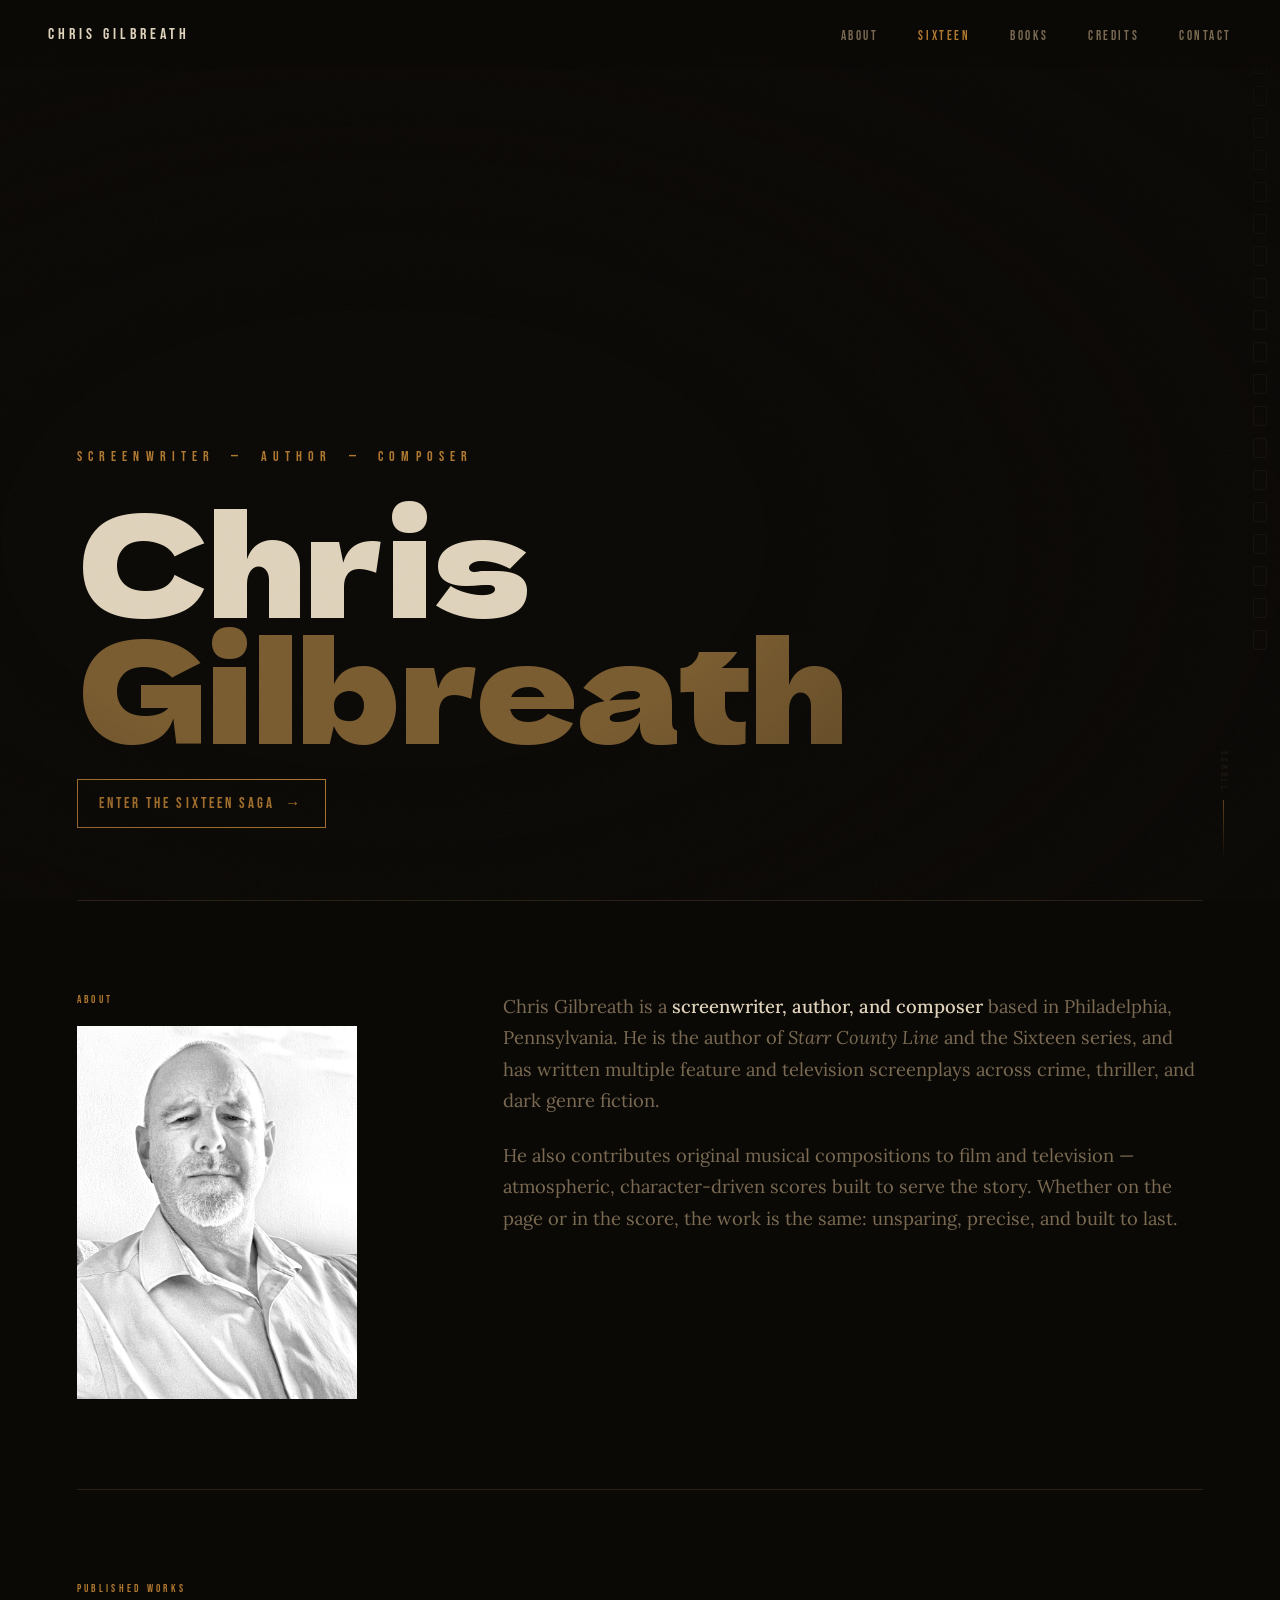
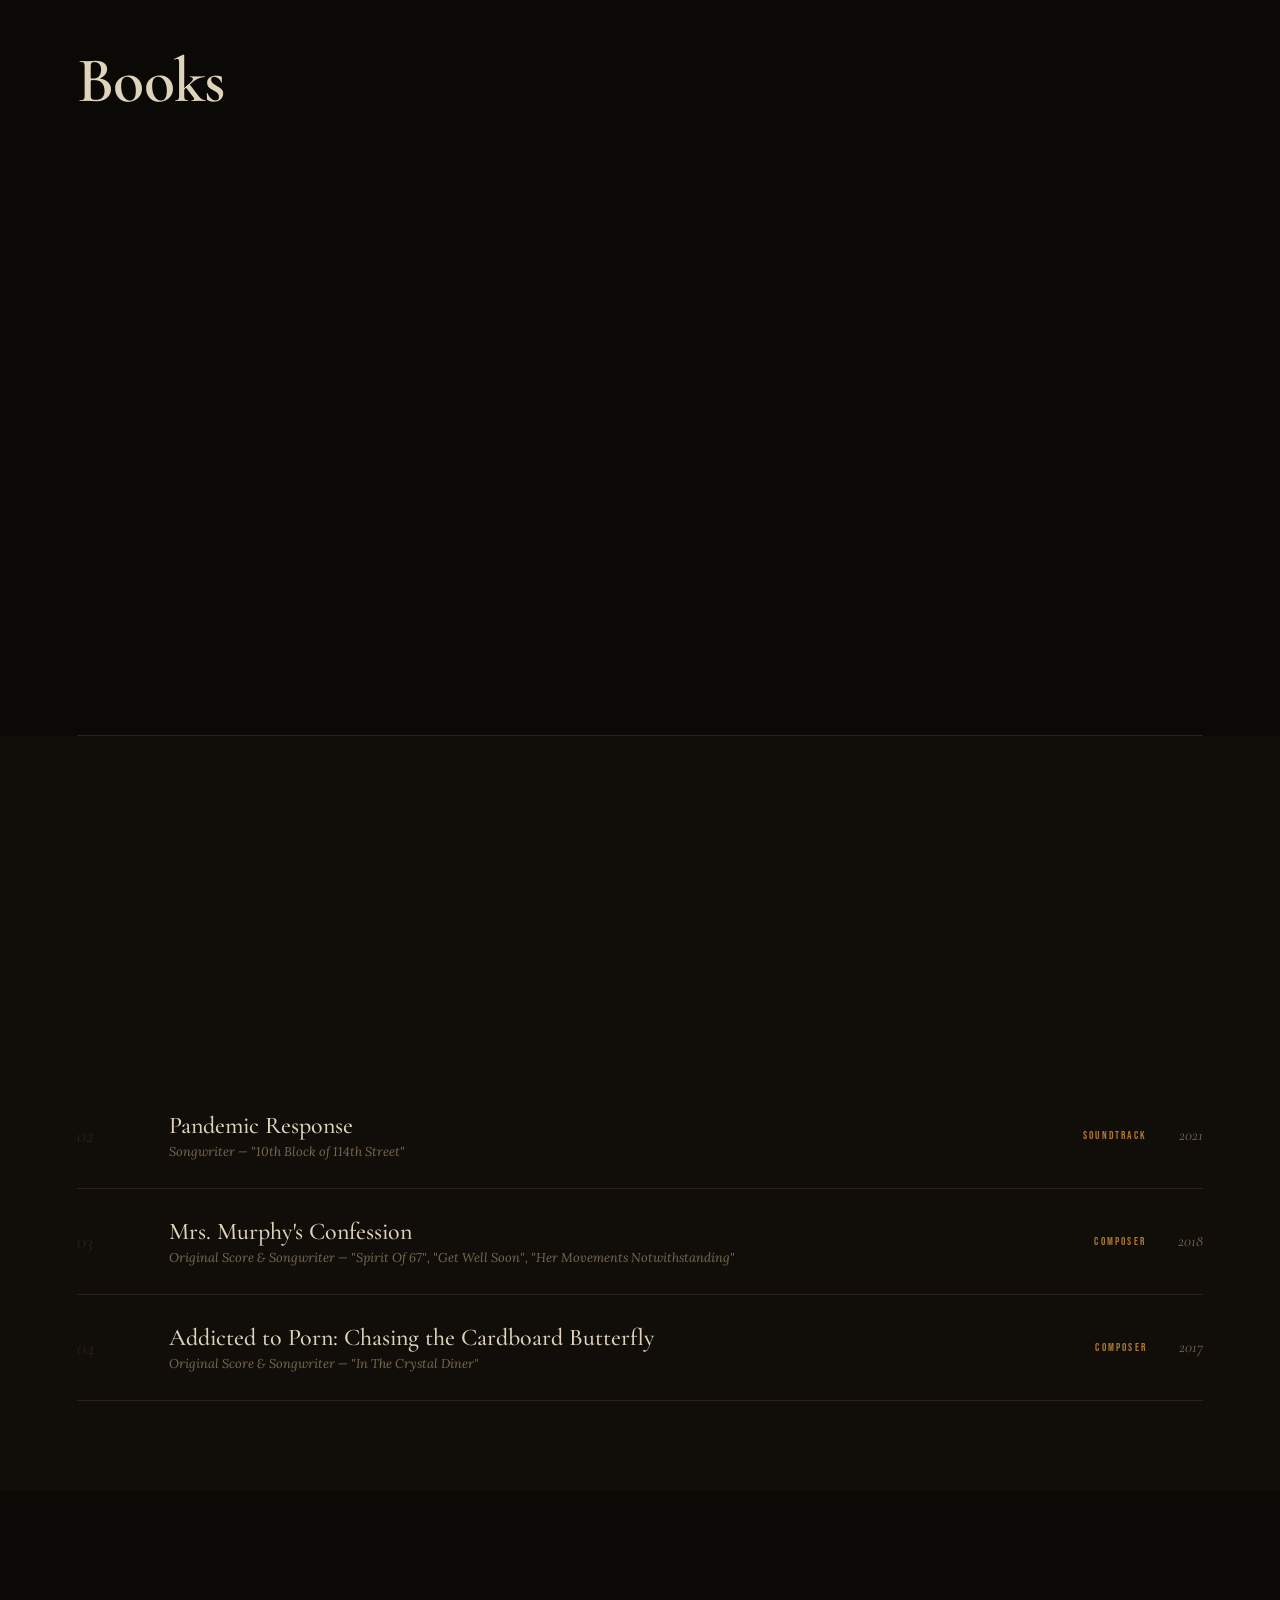
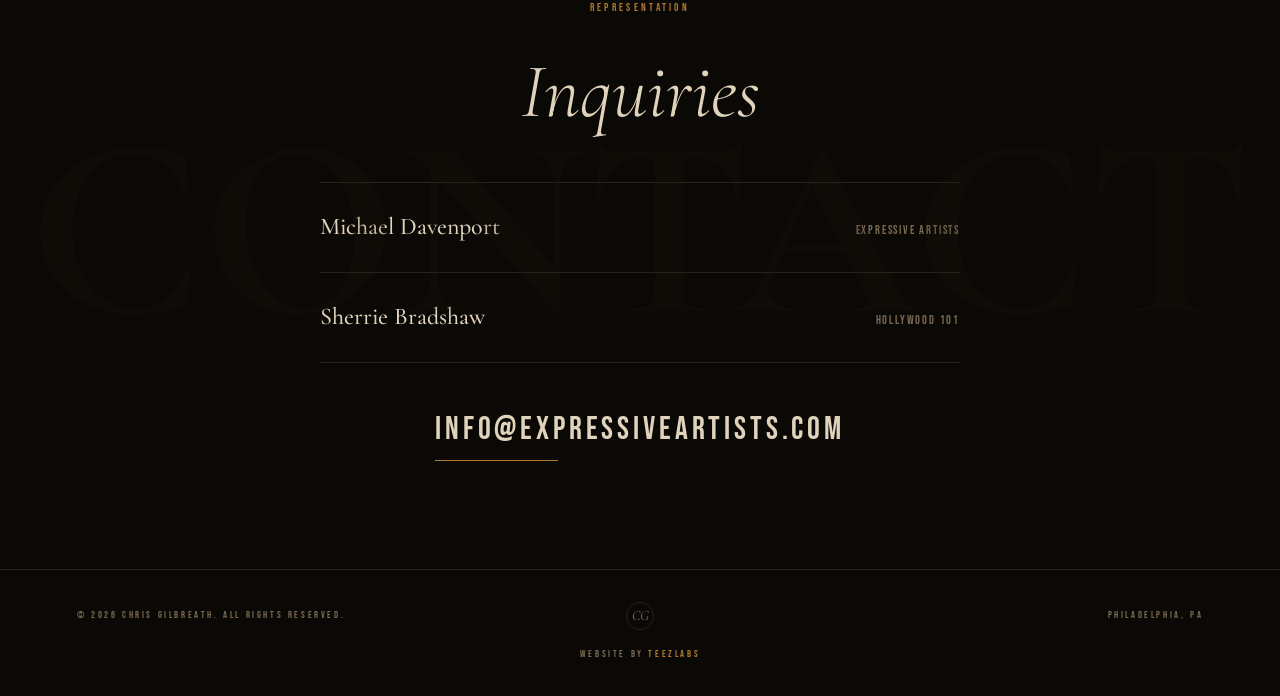
==== commit f63f5692: "Retool home page: trim flavor text, add Loose Ends, swap Credits/Contact framing - Remove hero tagli" ====
--- a/index.html
+++ b/index.html
@@ -26,7 +26,7 @@
   <link rel="preconnect" href="https://fonts.gstatic.com" crossorigin />
   <link href="https://fonts.googleapis.com/css2?family=Cormorant+Garamond:ital,wght@0,300;0,400;0,500;0,600;0,700;1,300;1,400;1,600&family=Bebas+Neue&family=Lora:ital,wght@0,400;0,500;1,400&family=Dela+Gothic+One&display=swap" rel="stylesheet" />
 
-  <link rel="stylesheet" href="style.css?v=20260925d" />
+  <link rel="stylesheet" href="style.css?v=20260925e" />
 
   <!-- Structured Data -->
   <script type="application/ld+json">
@@ -59,7 +59,6 @@
       <li><a href="#about">About</a></li>
       <li><a href="sixteen.html" class="nav-featured">Sixteen</a></li>
       <li><a href="#books">Books</a></li>
-      <li><a href="#trailers">Trailers</a></li>
       <li><a href="#credits">Credits</a></li>
       <li><a href="#contact">Contact</a></li>
     </ul>
@@ -74,7 +73,6 @@
       <li><a href="#about">About</a></li>
       <li><a href="sixteen.html">Sixteen</a></li>
       <li><a href="#books">Books</a></li>
-      <li><a href="#trailers">Trailers</a></li>
       <li><a href="#credits">Credits</a></li>
       <li><a href="#contact">Contact</a></li>
     </ul>
@@ -101,8 +99,6 @@
     <h1 class="hero-name">
       Chris<br /><em>Gilbreath</em>
     </h1>
-
-    <p class="hero-tagline">Border crime. Genetic fallout. The music underneath.</p>
 
     <a class="hero-cta" href="sixteen.html">Enter the Sixteen Saga &nbsp;&rarr;</a>
 
@@ -122,12 +118,9 @@
     </div>
     <div class="about-body">
       <p class="reveal reveal-delay-1">
-        <em>"Some evils do not vanish when exposed. Some weapons cannot be recalled once released."</em>
+        Chris Gilbreath is a <strong>screenwriter, author, and composer</strong> based in Philadelphia, Pennsylvania. He is the author of <em>Starr County Line</em> and the Sixteen series, and has written multiple feature and television screenplays across crime, thriller, and dark genre fiction.
       </p>
       <p class="reveal reveal-delay-2">
-        Chris Gilbreath is a <strong>screenwriter, author, and composer</strong> based in Philadelphia, Pennsylvania. He is the author of <em>Starr County Line</em> and the Sixteen series, and has written multiple feature and television screenplays across crime, thriller, and dark genre fiction.
-      </p>
-      <p class="reveal reveal-delay-3">
         He also contributes original musical compositions to film and television — atmospheric, character-driven scores built to serve the story. Whether on the page or in the score, the work is the same: unsparing, precise, and built to last.
       </p>
     </div>
@@ -158,26 +151,14 @@
         <p class="book-blurb">When he put him in jail, he unleashed Hell in his town.</p>
       </div>
 
-    </div>
-  </section>
-
-  <div class="divider"></div>
-
-  <!-- ─── Trailers ─────────────────────────────────────────── -->
-  <section id="trailers">
-    <p class="label trailers-label reveal">Sizzle Reels</p>
-    <h2 class="section-title reveal reveal-delay-1" style="margin-bottom: 1.5rem;">Trailers</h2>
-    <p class="reveal reveal-delay-2" style="color: var(--ink-muted); margin-bottom: 3rem;">
-      Full trailers and shorts on <a href="https://www.youtube.com/@chrisgilbreath" target="_blank" rel="noopener" class="contact-email" style="font-size: 1rem;">YouTube</a>. Sixteen teasers below.
-    </p>
-    <div class="trailers-grid trailers-grid--single">
-      <div class="trailer-item reveal reveal-delay-1">
-        <p class="trailer-title">Sixteen: Bad Blood</p>
-        <p class="trailer-meta">Teaser &mdash; Dark Sci-Fi / Thriller</p>
-        <div class="trailer-frame">
-          <iframe src="https://www.youtube.com/embed/6PoBz8cH8VU" title="Sixteen: Bad Blood — Teaser Trailer" frameborder="0" allow="accelerometer; autoplay; clipboard-write; encrypted-media; gyroscope; picture-in-picture" allowfullscreen></iframe>
-        </div>
-      </div>
+      <div class="book-card reveal reveal-delay-3">
+        <a class="book-cover placeholder-cover" href="https://www.amazon.com/dp/B0GNCD1L4K/" target="_blank" rel="noopener">
+          <span class="placeholder-title">Loose<br />Ends</span>
+        </a>
+        <p class="book-meta"><span class="book-year">Standalone</span> &mdash; Crime Noir</p>
+        <p class="book-blurb">Baytown, Texas. Nobody walks away clean.</p>
+      </div>
+
     </div>
   </section>
 
@@ -188,7 +169,7 @@
     <div class="credits-header">
       <div>
         <p class="label reveal">Selected Credits</p>
-        <h2 class="section-title reveal reveal-delay-1">Compositions</h2>
+        <h2 class="section-title reveal reveal-delay-1">Placements</h2>
       </div>
       <p class="label reveal reveal-delay-2" style="color: var(--ink-muted);">Composer &amp; Soundtrack</p>
     </div>
@@ -243,16 +224,25 @@
 
   <!-- ─── Contact ────────────────────────────────────────── -->
   <section id="contact">
-    <p class="label contact-label reveal">Get in Touch</p>
+    <p class="label contact-label reveal">Representation</p>
     <h2 class="contact-heading reveal reveal-delay-1">
-      The next project<br />starts here.
+      Inquiries
     </h2>
-    <a class="contact-email reveal reveal-delay-2" href="mailto:info@chrisg.media">
-      info@chrisg.media
+
+    <div class="rep-grid" style="margin: 0 auto;">
+      <div class="rep-row reveal reveal-delay-2">
+        <p class="rep-name">Michael Davenport</p>
+        <p class="rep-agency">Expressive Artists</p>
+      </div>
+      <div class="rep-row reveal reveal-delay-3">
+        <p class="rep-name">Sherrie Bradshaw</p>
+        <p class="rep-agency">Hollywood 101</p>
+      </div>
+    </div>
+
+    <a class="contact-email reveal reveal-delay-4" href="mailto:info@expressiveartists.com" style="margin-top: 2.5rem; display: inline-block;">
+      info@expressiveartists.com
     </a>
-    <p class="contact-note reveal reveal-delay-3">
-      Representation, option inquiries, and collaboration welcome.
-    </p>
   </section>
 
   <!-- ─── Footer ─────────────────────────────────────────── -->
--- a/style.css
+++ b/style.css
@@ -265,13 +265,6 @@
   font-weight: 500;
 }
 
-.about-body p:first-child {
-  font-family: 'Cormorant Garamond', serif;
-  font-size: clamp(1.4rem, 2.5vw, 1.8rem);
-  font-style: italic;
-  color: var(--ink);
-  line-height: 1.45;
-}
 
 /* ─── Credits ────────────────────────────────────────── */
 #credits { background: var(--bg-raised); }
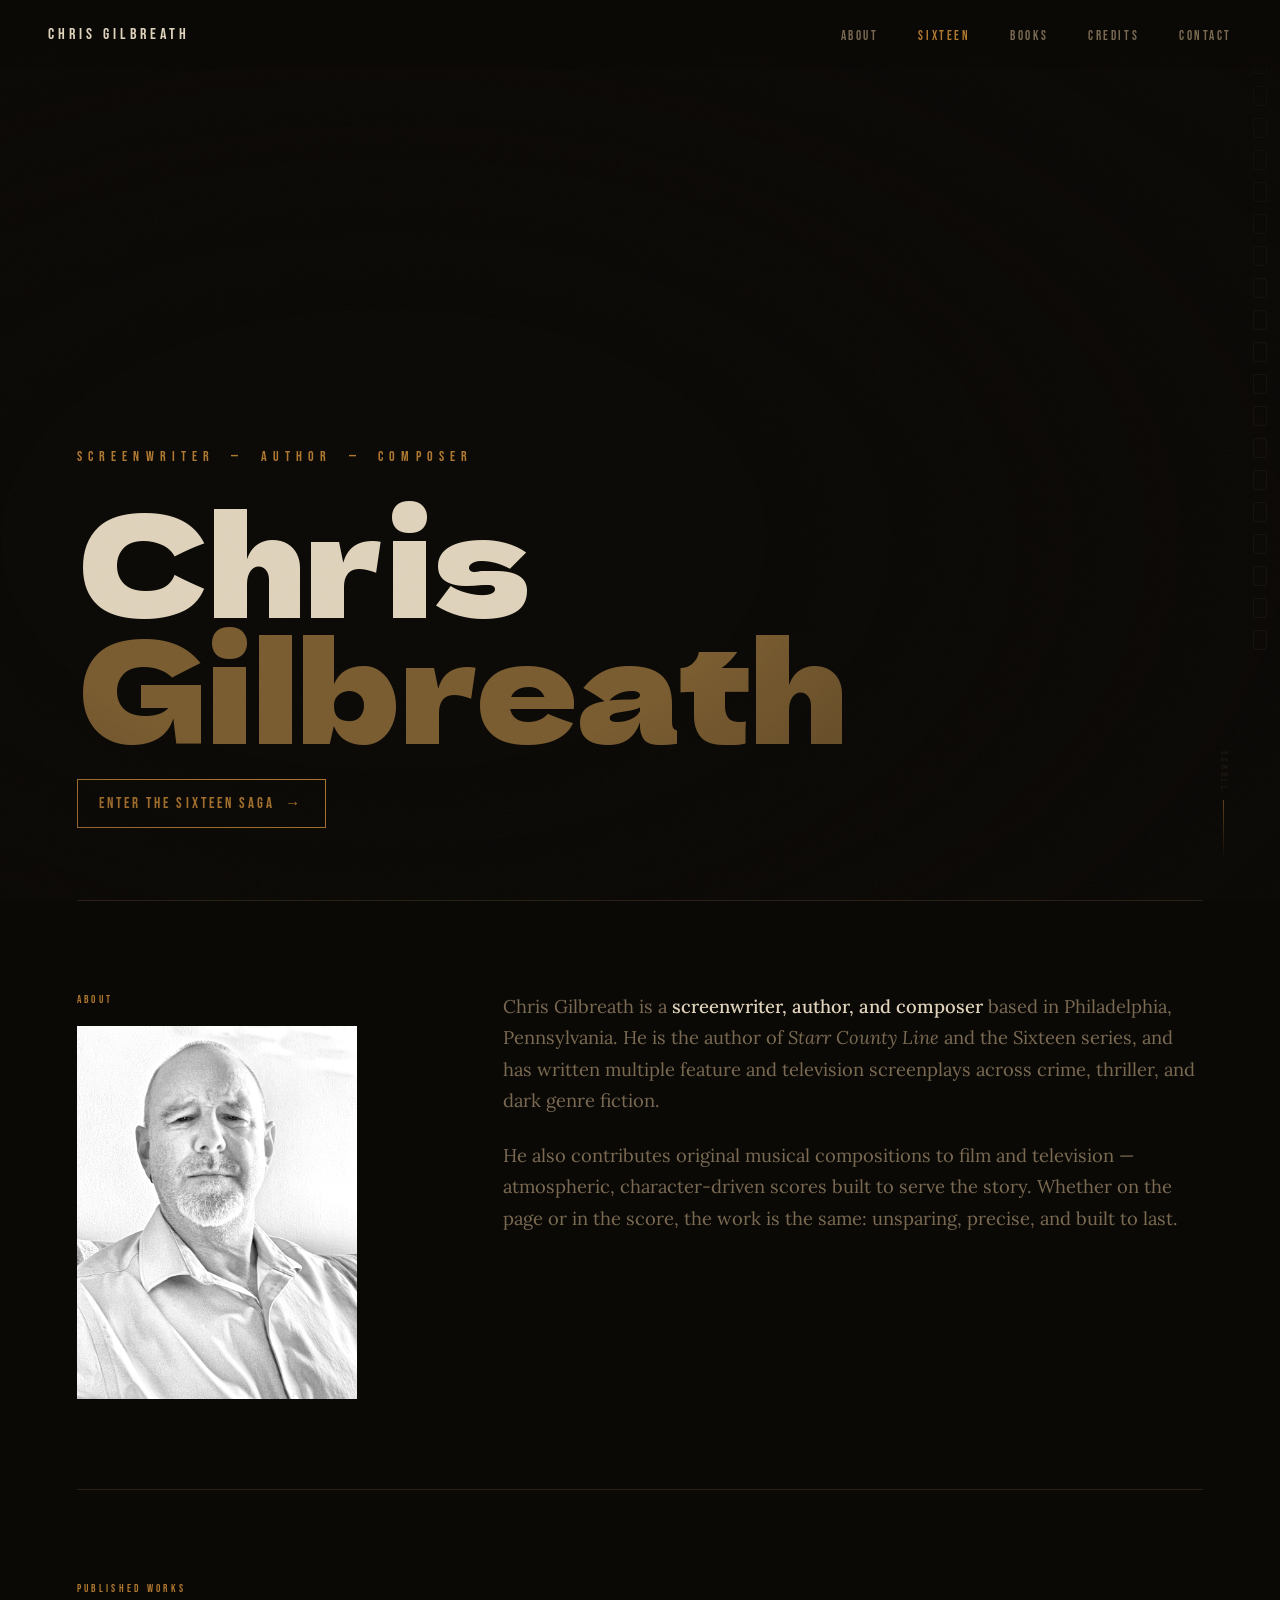
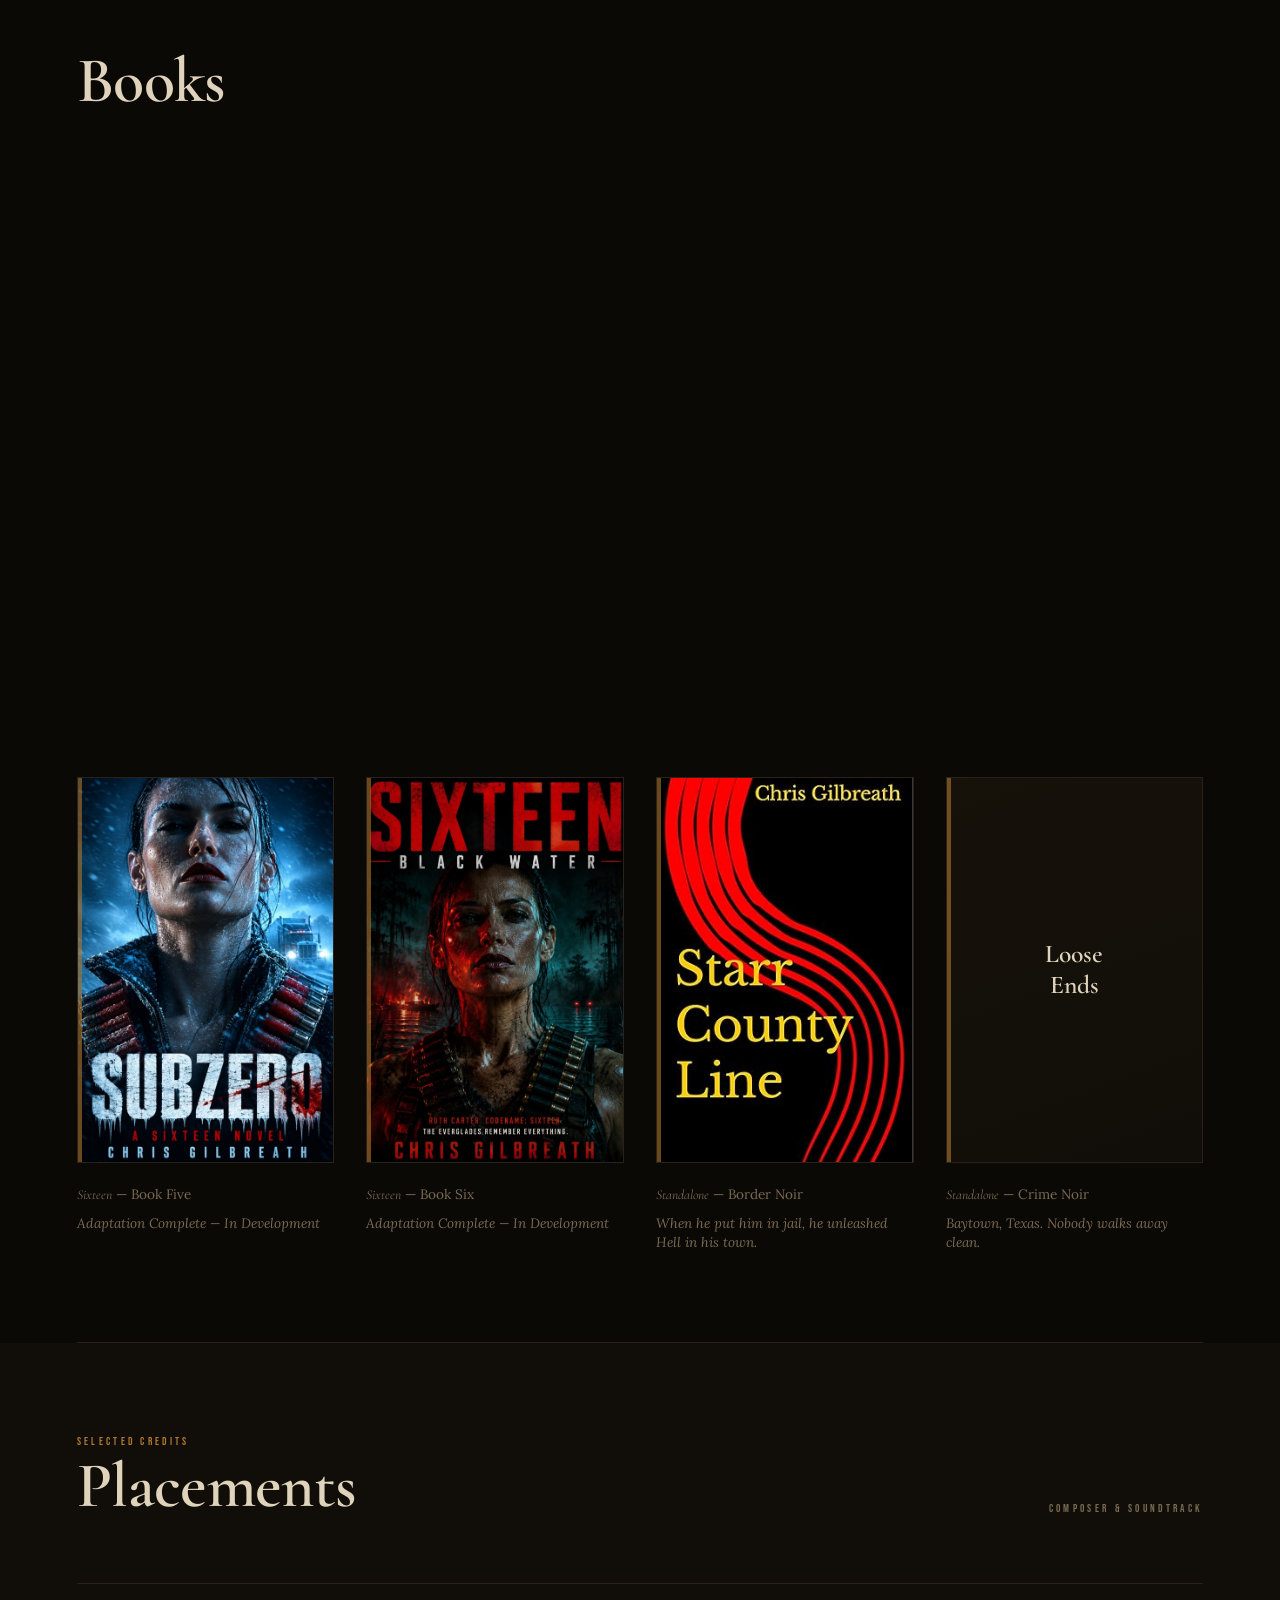
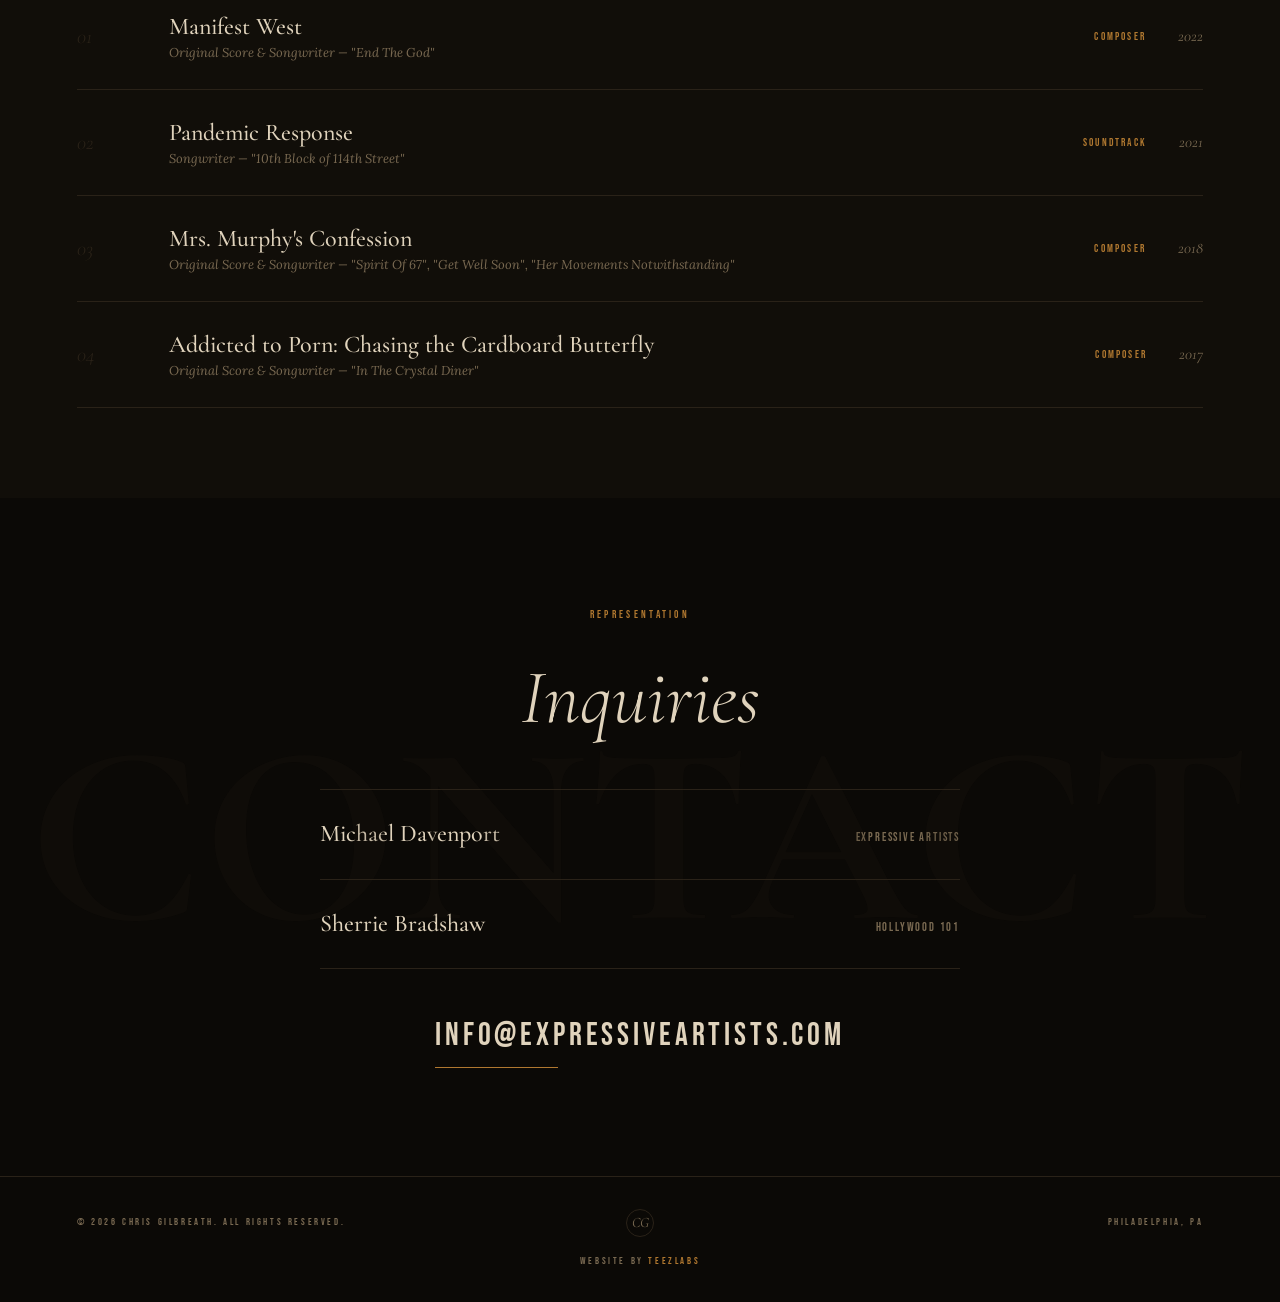
==== commit d25a2611: "Show all eight books directly on the home page Replace the single Sixteen banner card with all six S" ====
--- a/index.html
+++ b/index.html
@@ -26,7 +26,7 @@
   <link rel="preconnect" href="https://fonts.gstatic.com" crossorigin />
   <link href="https://fonts.googleapis.com/css2?family=Cormorant+Garamond:ital,wght@0,300;0,400;0,500;0,600;0,700;1,300;1,400;1,600&family=Bebas+Neue&family=Lora:ital,wght@0,400;0,500;1,400&family=Dela+Gothic+One&display=swap" rel="stylesheet" />
 
-  <link rel="stylesheet" href="style.css?v=20260925e" />
+  <link rel="stylesheet" href="style.css?v=20260925f" />
 
   <!-- Structured Data -->
   <script type="application/ld+json">
@@ -133,17 +133,61 @@
     <p class="label books-label reveal">Published Works</p>
     <h2 class="section-title reveal reveal-delay-1" style="margin-bottom: 3.5rem;">Books</h2>
 
+    <p class="reveal reveal-delay-2" style="color: var(--ink-muted); margin-bottom: 3rem; max-width: 640px;">
+      The Sixteen saga in full &mdash; six novels, six 1:1 feature adaptations &mdash; lives on its <a href="sixteen.html" class="contact-email" style="font-size: 1rem;">own page</a>.
+    </p>
+
     <div class="books-grid">
 
-      <a class="sixteen-banner reveal reveal-delay-1" href="sixteen.html">
-        <div class="sixteen-banner-cover">
-          <img src="assets/SixteenBlackWater.jpg" alt="The Sixteen Saga by Chris Gilbreath" />
-        </div>
-        <p class="book-meta"><span class="book-year">Six Novels — Six Screenplays</span></p>
-        <p class="book-blurb">Enter the Sixteen Saga &rarr;</p>
-      </a>
+      <div class="book-card reveal reveal-delay-1">
+        <a class="book-cover" href="https://www.amazon.com/Sixteen-New-Gods-Chris-Gilbreath-ebook/dp/B0HDK2335C/" target="_blank" rel="noopener">
+          <img src="assets/SixteenNewGods.jpg" alt="Sixteen: The New Gods by Chris Gilbreath" />
+        </a>
+        <p class="book-meta"><span class="book-year">Sixteen</span> &mdash; Book One</p>
+        <p class="book-blurb">Adaptation Complete &mdash; In Development</p>
+      </div>
 
       <div class="book-card reveal reveal-delay-2">
+        <div class="book-cover">
+          <img src="assets/SixteenAttrition.jpg" alt="Sixteen: Attrition by Chris Gilbreath" />
+        </div>
+        <p class="book-meta"><span class="book-year">Sixteen</span> &mdash; Book Two</p>
+        <p class="book-blurb">Adaptation Complete &mdash; In Development</p>
+      </div>
+
+      <div class="book-card reveal reveal-delay-3">
+        <a class="book-cover" href="https://www.amazon.com/Sixteen-Bad-Blood-Chris-Gilbreath-ebook/dp/B0GC9HG7GP/" target="_blank" rel="noopener">
+          <img src="assets/SixteenBadBlood.jpg" alt="Sixteen: Bad Blood by Chris Gilbreath" />
+        </a>
+        <p class="book-meta"><span class="book-year">Sixteen</span> &mdash; Book Three</p>
+        <p class="book-blurb">Adaptation Complete &mdash; In Development</p>
+      </div>
+
+      <div class="book-card reveal reveal-delay-4">
+        <a class="book-cover" href="https://www.amazon.com/Sixteen-Bounty-Hunter-Chris-Gilbreath-ebook/dp/B0GHHMQSTJ/" target="_blank" rel="noopener">
+          <img src="assets/SixteenBountyHunter.jpg" alt="Sixteen: Bounty Hunter by Chris Gilbreath" />
+        </a>
+        <p class="book-meta"><span class="book-year">Sixteen</span> &mdash; Book Four</p>
+        <p class="book-blurb">Adaptation Complete &mdash; In Development</p>
+      </div>
+
+      <div class="book-card reveal reveal-delay-1">
+        <a class="book-cover" href="https://www.amazon.com/Sixteen-Subzero-Chris-Gilbreath-ebook/dp/B0GX2ZQZ4K/" target="_blank" rel="noopener">
+          <img src="assets/SixteenSubzero.jpg" alt="Sixteen: Subzero by Chris Gilbreath" />
+        </a>
+        <p class="book-meta"><span class="book-year">Sixteen</span> &mdash; Book Five</p>
+        <p class="book-blurb">Adaptation Complete &mdash; In Development</p>
+      </div>
+
+      <div class="book-card reveal reveal-delay-2">
+        <a class="book-cover" href="https://www.amazon.com/Sixteen-Black-Water-Chris-Gilbreath-ebook/dp/B0FR5BXYFH/" target="_blank" rel="noopener">
+          <img src="assets/SixteenBlackWater.jpg" alt="Sixteen: Black Water by Chris Gilbreath" />
+        </a>
+        <p class="book-meta"><span class="book-year">Sixteen</span> &mdash; Book Six</p>
+        <p class="book-blurb">Adaptation Complete &mdash; In Development</p>
+      </div>
+
+      <div class="book-card reveal reveal-delay-3">
         <a class="book-cover" href="https://www.amazon.com/Starr-County-Line-Chris-Gilbreath-ebook/dp/B008GASEG8/" target="_blank" rel="noopener">
           <img src="assets/StarrCountyLine.jpg" alt="Starr County Line by Chris Gilbreath" style="object-position: center;" />
         </a>
@@ -151,7 +195,7 @@
         <p class="book-blurb">When he put him in jail, he unleashed Hell in his town.</p>
       </div>
 
-      <div class="book-card reveal reveal-delay-3">
+      <div class="book-card reveal reveal-delay-4">
         <a class="book-cover placeholder-cover" href="https://www.amazon.com/dp/B0GNCD1L4K/" target="_blank" rel="noopener">
           <span class="placeholder-title">Loose<br />Ends</span>
         </a>
--- a/style.css
+++ b/style.css
@@ -835,42 +835,6 @@
   color: var(--accent);
 }
 
-/* ─── Sixteen banner card (home Books section) ───────── */
-.sixteen-banner {
-  position: relative;
-  display: block;
-  text-decoration: none;
-  color: inherit;
-  cursor: pointer;
-}
-
-.sixteen-banner-cover {
-  aspect-ratio: 2 / 3;
-  background: var(--bg-card);
-  border: 1px solid var(--accent);
-  position: relative;
-  overflow: hidden;
-  margin-bottom: 1.25rem;
-  transition: transform 0.4s cubic-bezier(0.25, 0.46, 0.45, 0.94), box-shadow 0.4s ease;
-}
-
-.sixteen-banner-cover img {
-  width: 102%;
-  height: 102%;
-  margin: -1%;
-  object-fit: cover;
-  object-position: top;
-  display: block;
-  filter: saturate(1.1);
-}
-
-.sixteen-banner:hover .sixteen-banner-cover {
-  transform: translateY(-6px) rotate(-0.5deg);
-  box-shadow: 12px 24px 60px rgba(0,0,0,0.7), -4px 0 0 0 var(--accent);
-}
-
-.sixteen-banner .book-blurb { color: var(--accent); }
-
 /* ─── Sixteen hub masthead ───────────────────────────── */
 #sixteen-hero {
   padding-top: clamp(8rem, 16vh, 12rem);
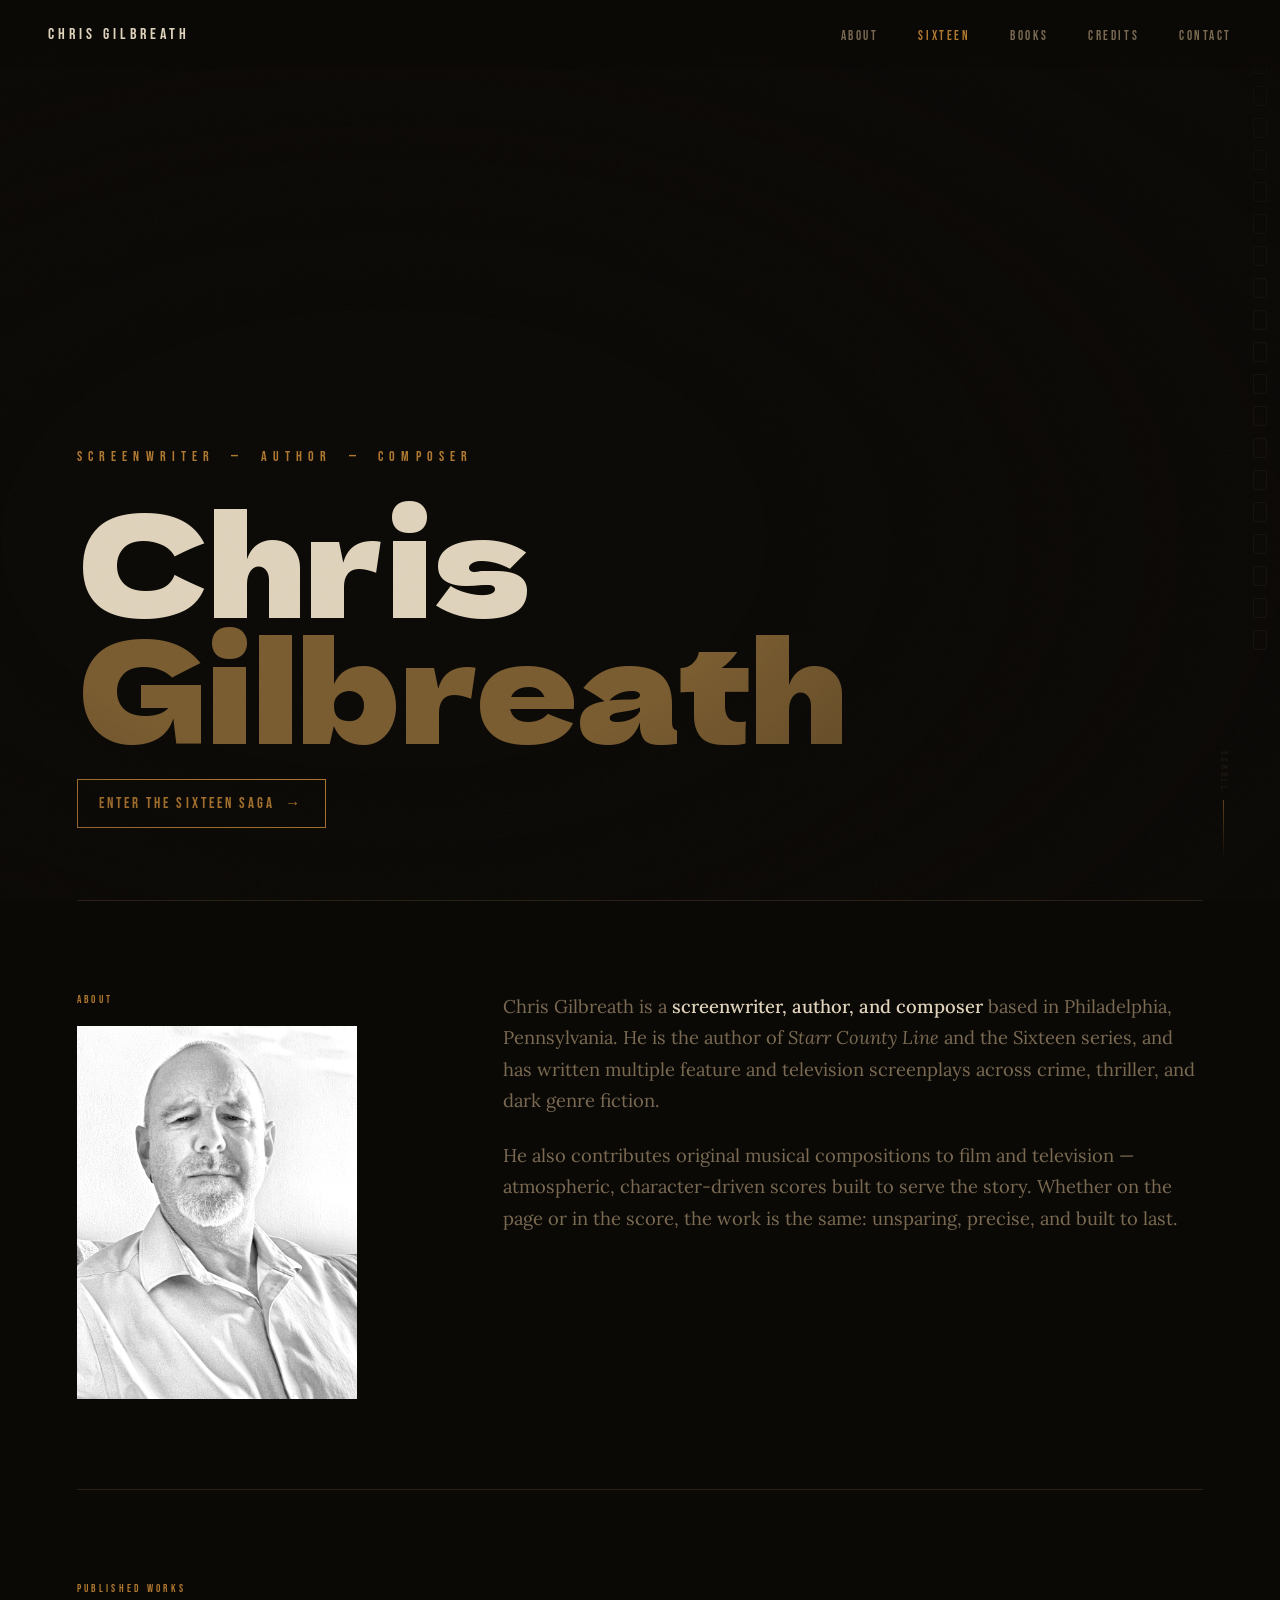
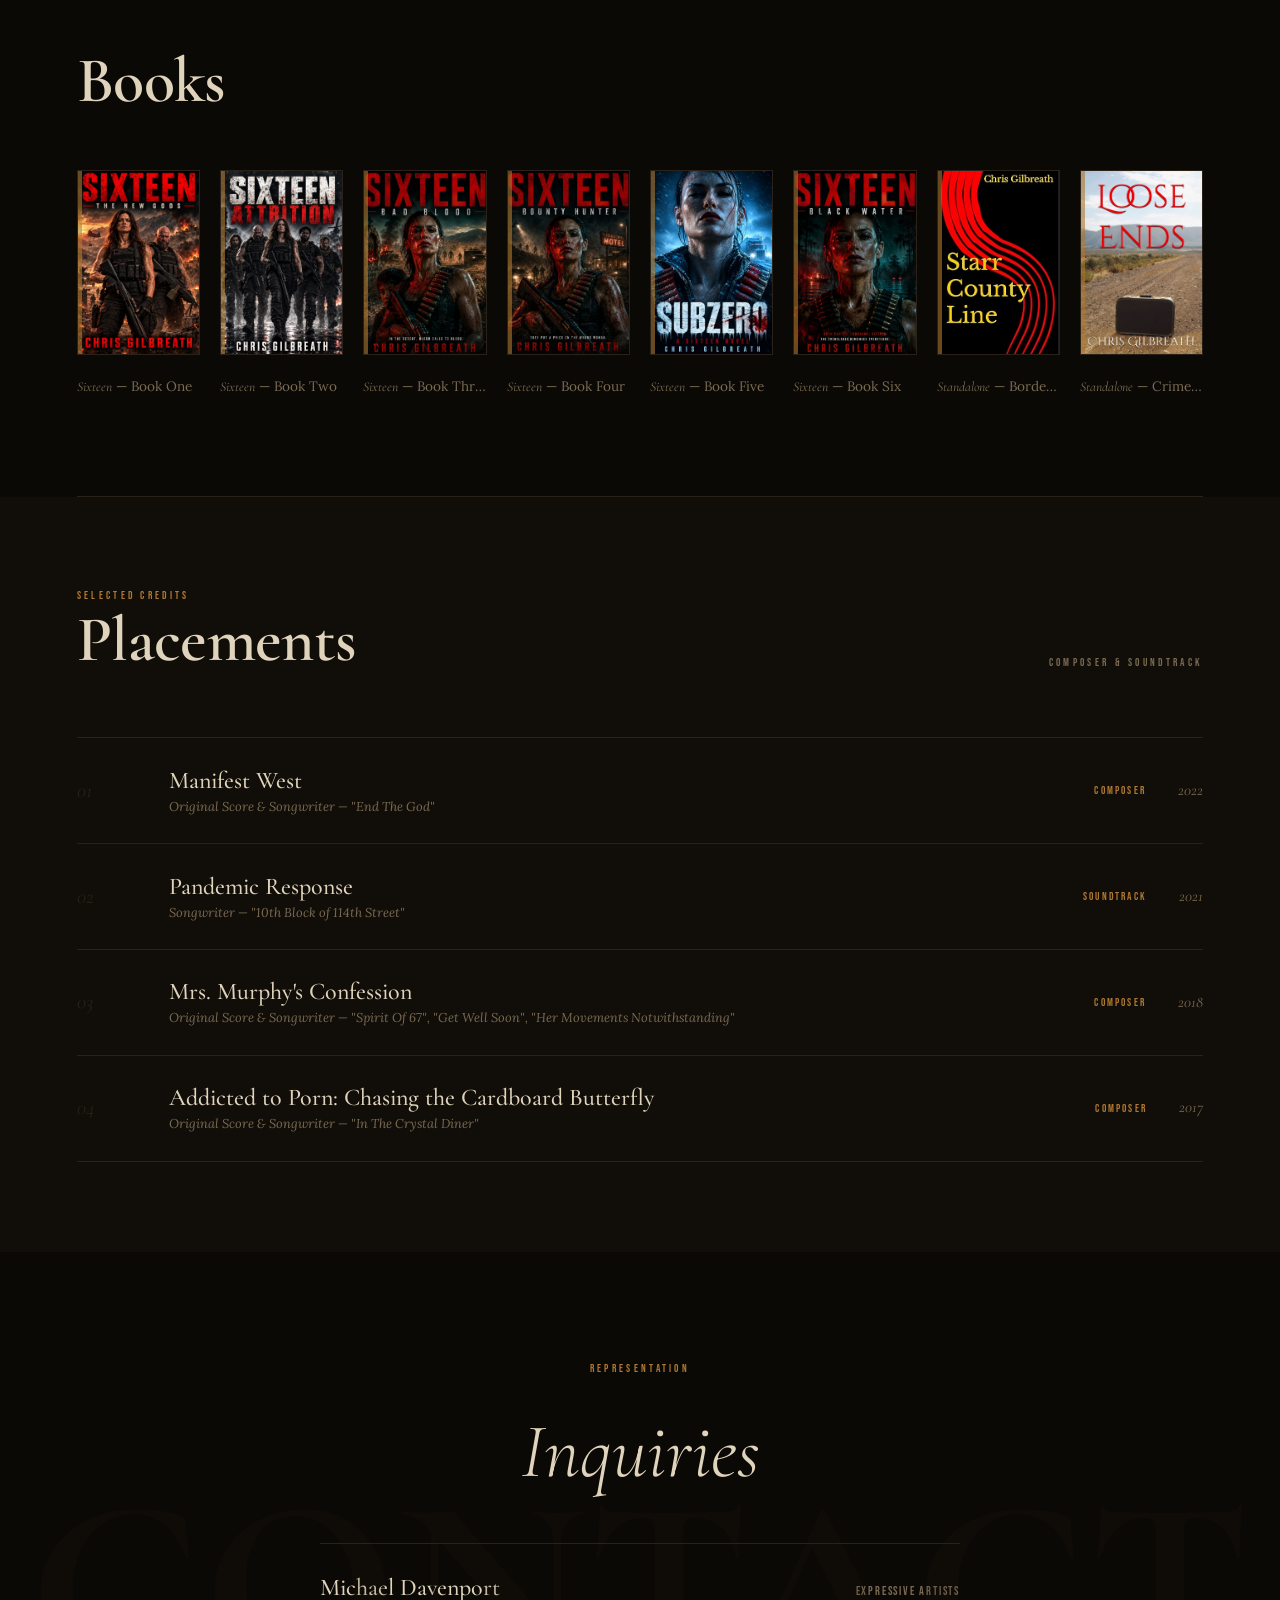
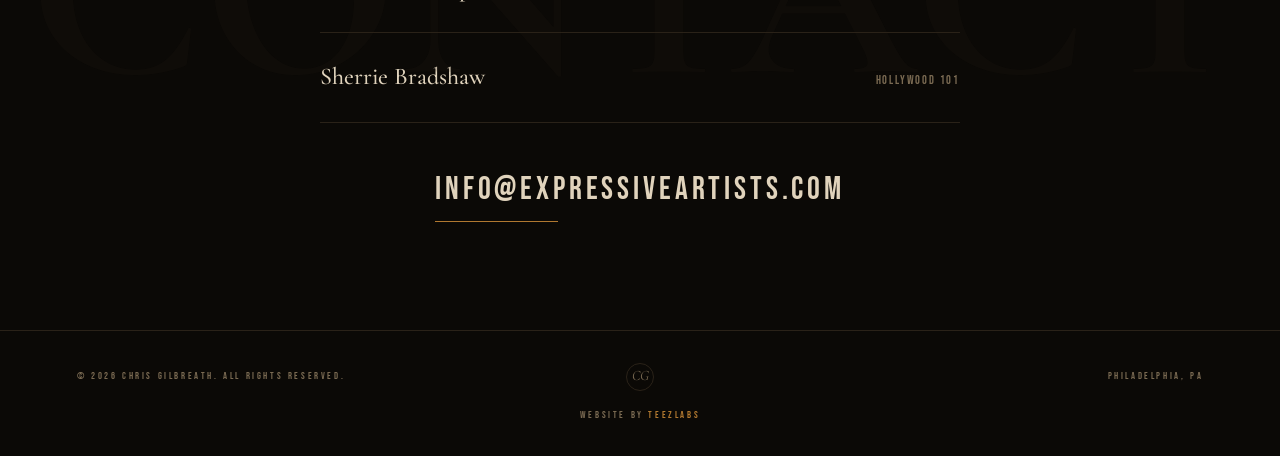
==== commit c85fdfe2: "Lay all eight books out in one ordered row on the home page - Remove the unrequested intro paragraph" ====
--- a/index.html
+++ b/index.html
@@ -26,7 +26,7 @@
   <link rel="preconnect" href="https://fonts.gstatic.com" crossorigin />
   <link href="https://fonts.googleapis.com/css2?family=Cormorant+Garamond:ital,wght@0,300;0,400;0,500;0,600;0,700;1,300;1,400;1,600&family=Bebas+Neue&family=Lora:ital,wght@0,400;0,500;1,400&family=Dela+Gothic+One&display=swap" rel="stylesheet" />
 
-  <link rel="stylesheet" href="style.css?v=20260925f" />
+  <link rel="stylesheet" href="style.css?v=20260925g" />
 
   <!-- Structured Data -->
   <script type="application/ld+json">
@@ -133,18 +133,13 @@
     <p class="label books-label reveal">Published Works</p>
     <h2 class="section-title reveal reveal-delay-1" style="margin-bottom: 3.5rem;">Books</h2>
 
-    <p class="reveal reveal-delay-2" style="color: var(--ink-muted); margin-bottom: 3rem; max-width: 640px;">
-      The Sixteen saga in full &mdash; six novels, six 1:1 feature adaptations &mdash; lives on its <a href="sixteen.html" class="contact-email" style="font-size: 1rem;">own page</a>.
-    </p>
-
-    <div class="books-grid">
+    <div class="books-row">
 
       <div class="book-card reveal reveal-delay-1">
         <a class="book-cover" href="https://www.amazon.com/Sixteen-New-Gods-Chris-Gilbreath-ebook/dp/B0HDK2335C/" target="_blank" rel="noopener">
           <img src="assets/SixteenNewGods.jpg" alt="Sixteen: The New Gods by Chris Gilbreath" />
         </a>
         <p class="book-meta"><span class="book-year">Sixteen</span> &mdash; Book One</p>
-        <p class="book-blurb">Adaptation Complete &mdash; In Development</p>
       </div>
 
       <div class="book-card reveal reveal-delay-2">
@@ -152,7 +147,6 @@
           <img src="assets/SixteenAttrition.jpg" alt="Sixteen: Attrition by Chris Gilbreath" />
         </div>
         <p class="book-meta"><span class="book-year">Sixteen</span> &mdash; Book Two</p>
-        <p class="book-blurb">Adaptation Complete &mdash; In Development</p>
       </div>
 
       <div class="book-card reveal reveal-delay-3">
@@ -160,7 +154,6 @@
           <img src="assets/SixteenBadBlood.jpg" alt="Sixteen: Bad Blood by Chris Gilbreath" />
         </a>
         <p class="book-meta"><span class="book-year">Sixteen</span> &mdash; Book Three</p>
-        <p class="book-blurb">Adaptation Complete &mdash; In Development</p>
       </div>
 
       <div class="book-card reveal reveal-delay-4">
@@ -168,7 +161,6 @@
           <img src="assets/SixteenBountyHunter.jpg" alt="Sixteen: Bounty Hunter by Chris Gilbreath" />
         </a>
         <p class="book-meta"><span class="book-year">Sixteen</span> &mdash; Book Four</p>
-        <p class="book-blurb">Adaptation Complete &mdash; In Development</p>
       </div>
 
       <div class="book-card reveal reveal-delay-1">
@@ -176,7 +168,6 @@
           <img src="assets/SixteenSubzero.jpg" alt="Sixteen: Subzero by Chris Gilbreath" />
         </a>
         <p class="book-meta"><span class="book-year">Sixteen</span> &mdash; Book Five</p>
-        <p class="book-blurb">Adaptation Complete &mdash; In Development</p>
       </div>
 
       <div class="book-card reveal reveal-delay-2">
@@ -184,7 +175,6 @@
           <img src="assets/SixteenBlackWater.jpg" alt="Sixteen: Black Water by Chris Gilbreath" />
         </a>
         <p class="book-meta"><span class="book-year">Sixteen</span> &mdash; Book Six</p>
-        <p class="book-blurb">Adaptation Complete &mdash; In Development</p>
       </div>
 
       <div class="book-card reveal reveal-delay-3">
@@ -192,15 +182,13 @@
           <img src="assets/StarrCountyLine.jpg" alt="Starr County Line by Chris Gilbreath" style="object-position: center;" />
         </a>
         <p class="book-meta"><span class="book-year">Standalone</span> &mdash; Border Noir</p>
-        <p class="book-blurb">When he put him in jail, he unleashed Hell in his town.</p>
       </div>
 
       <div class="book-card reveal reveal-delay-4">
-        <a class="book-cover placeholder-cover" href="https://www.amazon.com/dp/B0GNCD1L4K/" target="_blank" rel="noopener">
-          <span class="placeholder-title">Loose<br />Ends</span>
+        <a class="book-cover" href="https://www.amazon.com/dp/B0GNCD1L4K/" target="_blank" rel="noopener">
+          <img src="assets/SixteenLooseEnds.jpg" alt="Loose Ends by Chris Gilbreath" />
         </a>
         <p class="book-meta"><span class="book-year">Standalone</span> &mdash; Crime Noir</p>
-        <p class="book-blurb">Baytown, Texas. Nobody walks away clean.</p>
       </div>
 
     </div>
--- a/style.css
+++ b/style.css
@@ -349,6 +349,19 @@
   display: grid;
   grid-template-columns: repeat(auto-fill, minmax(240px, 1fr));
   gap: 2.5rem 2rem;
+}
+
+/* All books laid flat in a single ordered row */
+.books-row {
+  display: flex;
+  gap: 1.25rem;
+  overflow-x: auto;
+  padding-bottom: 0.5rem;
+}
+
+.books-row .book-card {
+  flex: 1 1 0;
+  min-width: 110px;
 }
 
 .book-card {
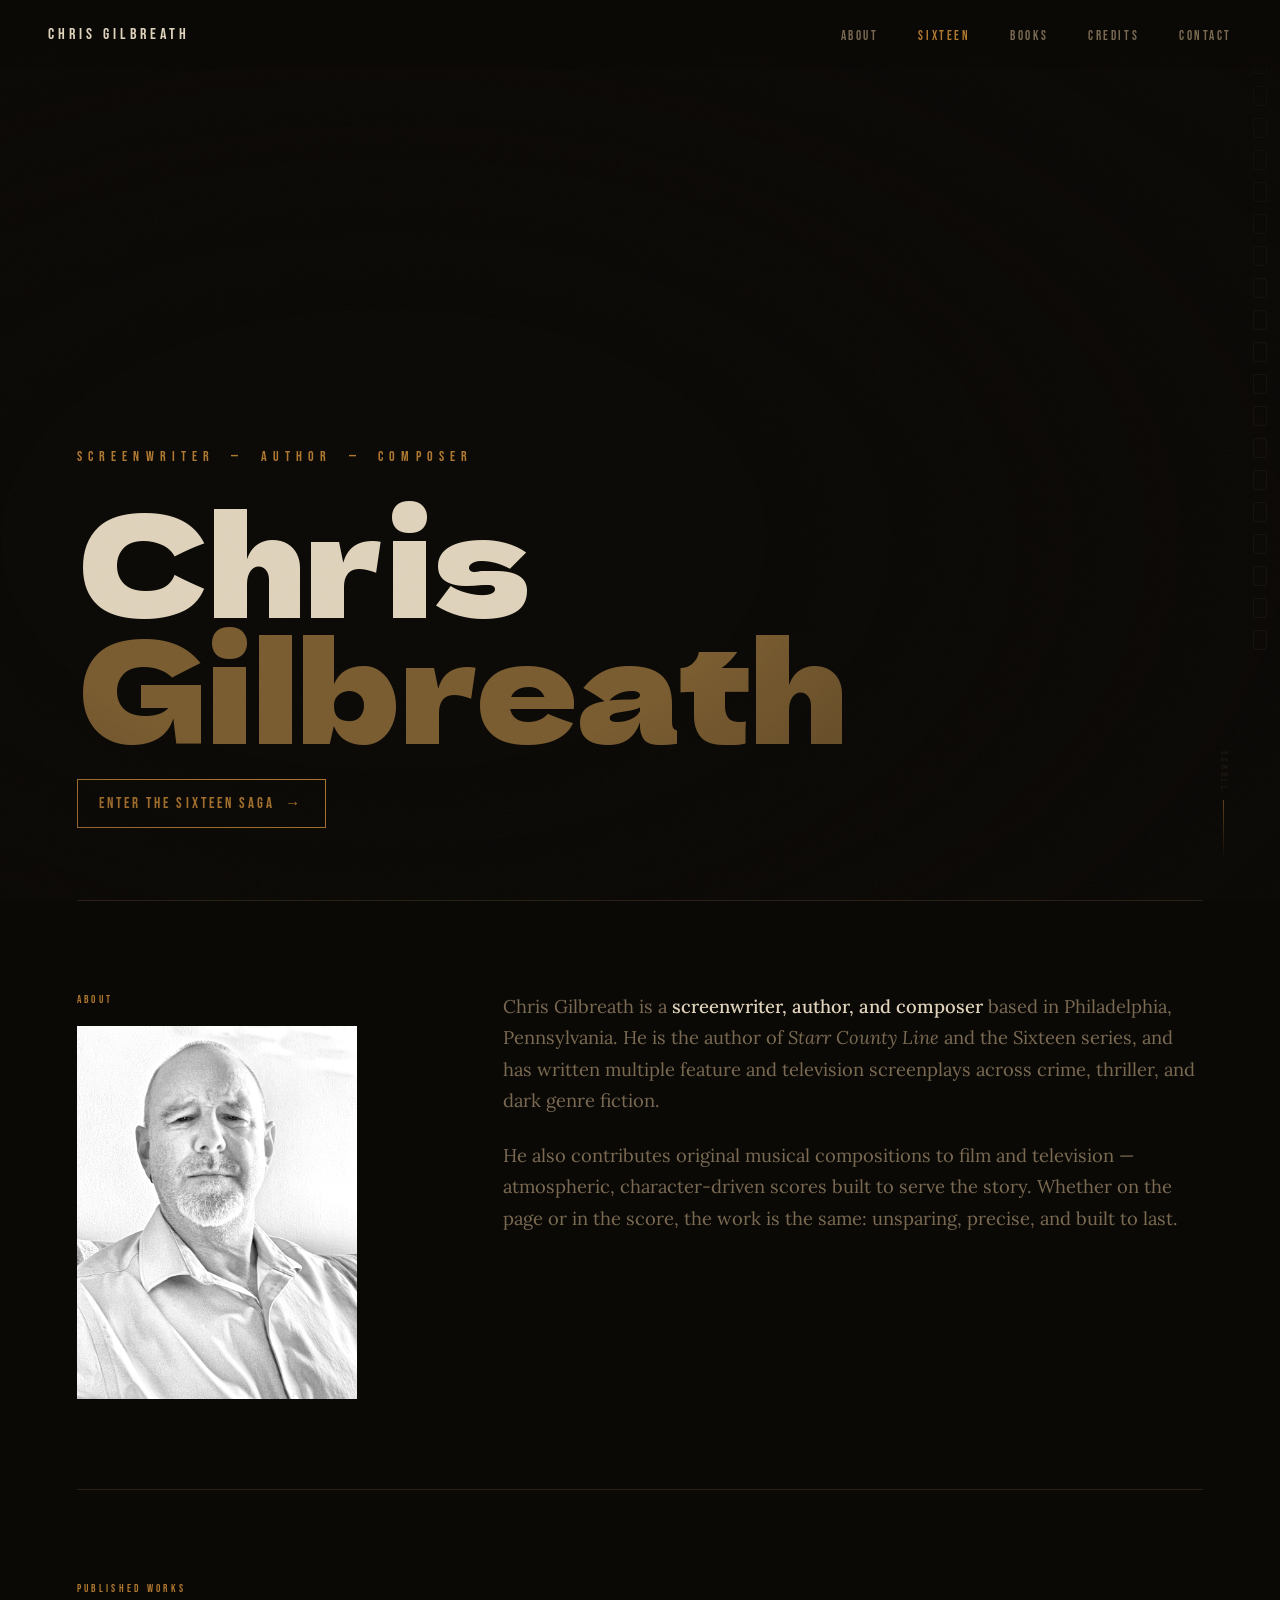
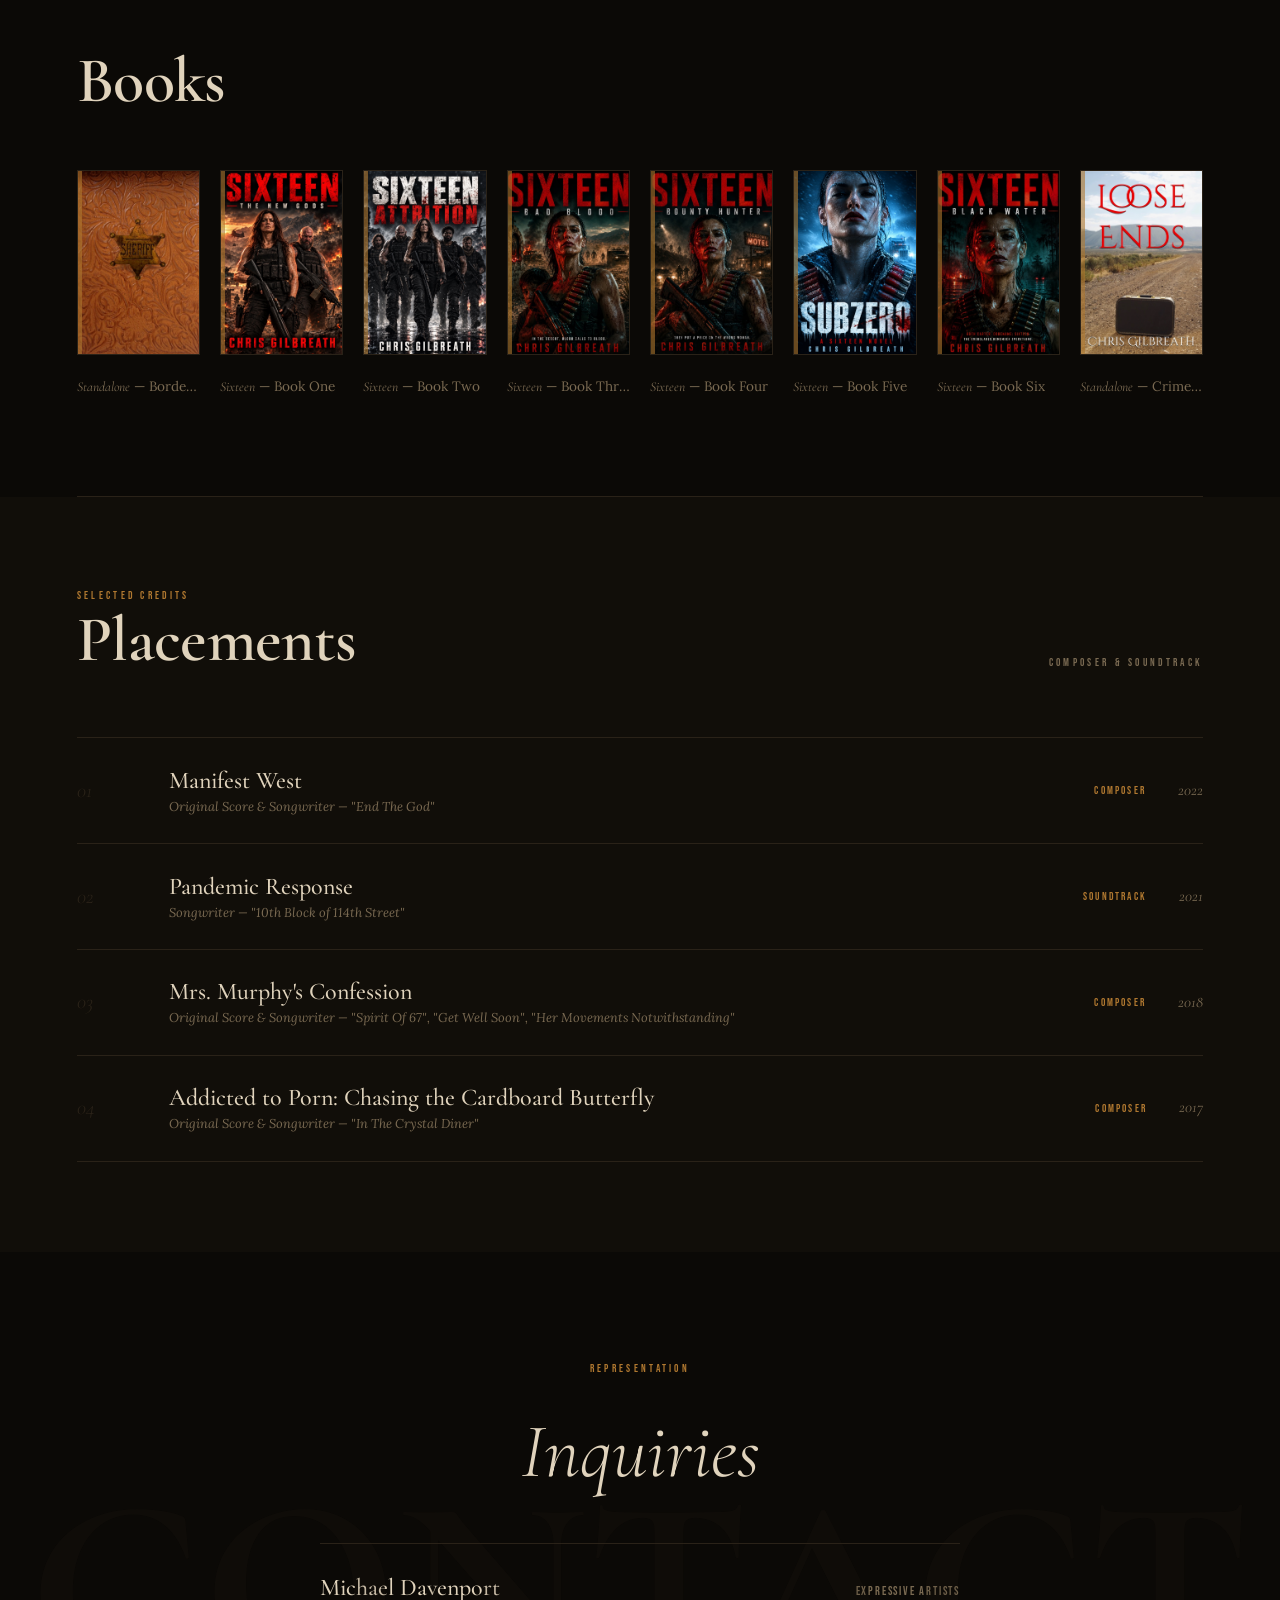
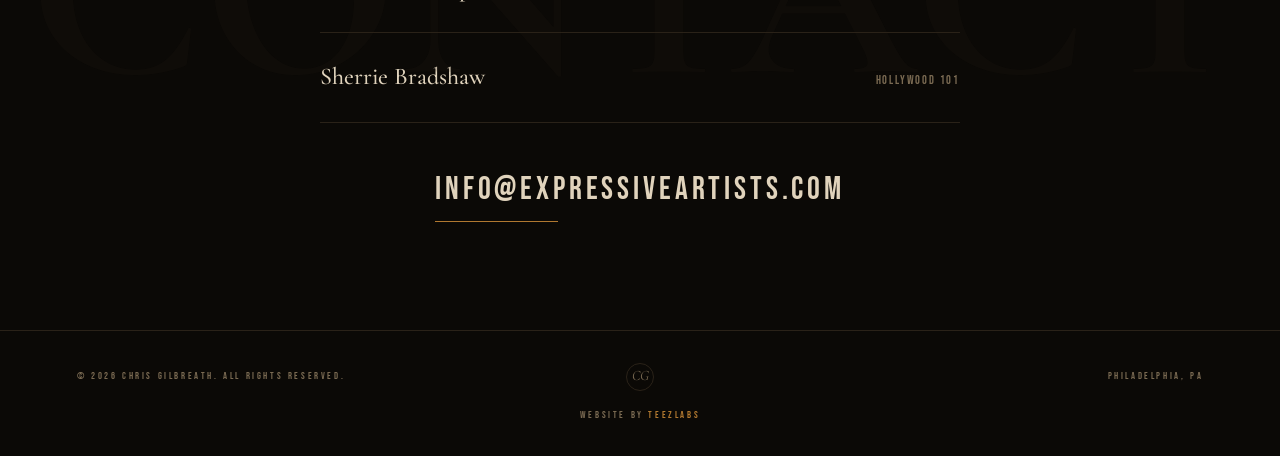
==== commit ddcd1b9b: "Update Starr County Line cover, move it to lead the books row New sheriff-badge/tooled-leather cover" ====
--- a/index.html
+++ b/index.html
@@ -26,7 +26,7 @@
   <link rel="preconnect" href="https://fonts.gstatic.com" crossorigin />
   <link href="https://fonts.googleapis.com/css2?family=Cormorant+Garamond:ital,wght@0,300;0,400;0,500;0,600;0,700;1,300;1,400;1,600&family=Bebas+Neue&family=Lora:ital,wght@0,400;0,500;1,400&family=Dela+Gothic+One&display=swap" rel="stylesheet" />
 
-  <link rel="stylesheet" href="style.css?v=20260925g" />
+  <link rel="stylesheet" href="style.css?v=20260925h" />
 
   <!-- Structured Data -->
   <script type="application/ld+json">
@@ -136,6 +136,13 @@
     <div class="books-row">
 
       <div class="book-card reveal reveal-delay-1">
+        <a class="book-cover" href="https://www.amazon.com/Starr-County-Line-Chris-Gilbreath-ebook/dp/B008GASEG8/" target="_blank" rel="noopener">
+          <img src="assets/StarrCountyLine.jpg" alt="Starr County Line by Chris Gilbreath" style="object-position: center;" />
+        </a>
+        <p class="book-meta"><span class="book-year">Standalone</span> &mdash; Border Noir</p>
+      </div>
+
+      <div class="book-card reveal reveal-delay-2">
         <a class="book-cover" href="https://www.amazon.com/Sixteen-New-Gods-Chris-Gilbreath-ebook/dp/B0HDK2335C/" target="_blank" rel="noopener">
           <img src="assets/SixteenNewGods.jpg" alt="Sixteen: The New Gods by Chris Gilbreath" />
         </a>
@@ -175,13 +182,6 @@
           <img src="assets/SixteenBlackWater.jpg" alt="Sixteen: Black Water by Chris Gilbreath" />
         </a>
         <p class="book-meta"><span class="book-year">Sixteen</span> &mdash; Book Six</p>
-      </div>
-
-      <div class="book-card reveal reveal-delay-3">
-        <a class="book-cover" href="https://www.amazon.com/Starr-County-Line-Chris-Gilbreath-ebook/dp/B008GASEG8/" target="_blank" rel="noopener">
-          <img src="assets/StarrCountyLine.jpg" alt="Starr County Line by Chris Gilbreath" style="object-position: center;" />
-        </a>
-        <p class="book-meta"><span class="book-year">Standalone</span> &mdash; Border Noir</p>
       </div>
 
       <div class="book-card reveal reveal-delay-4">
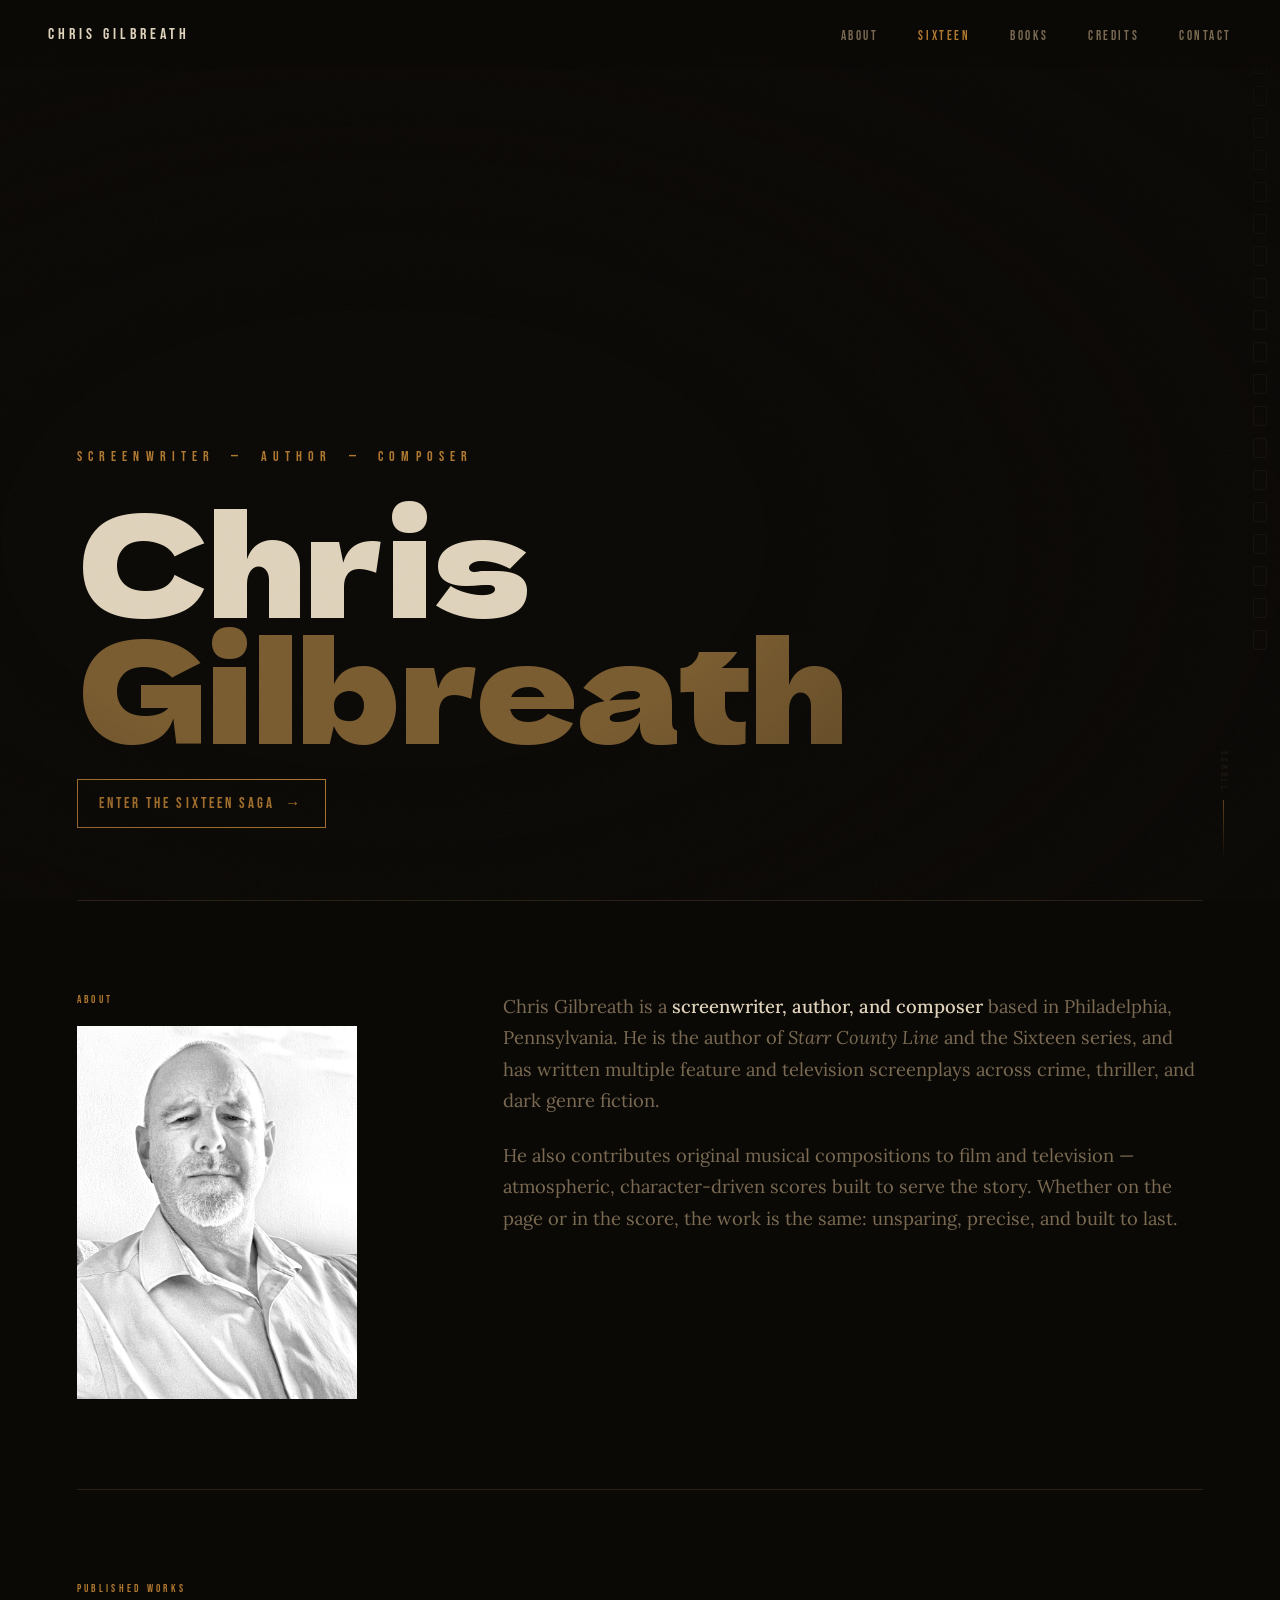
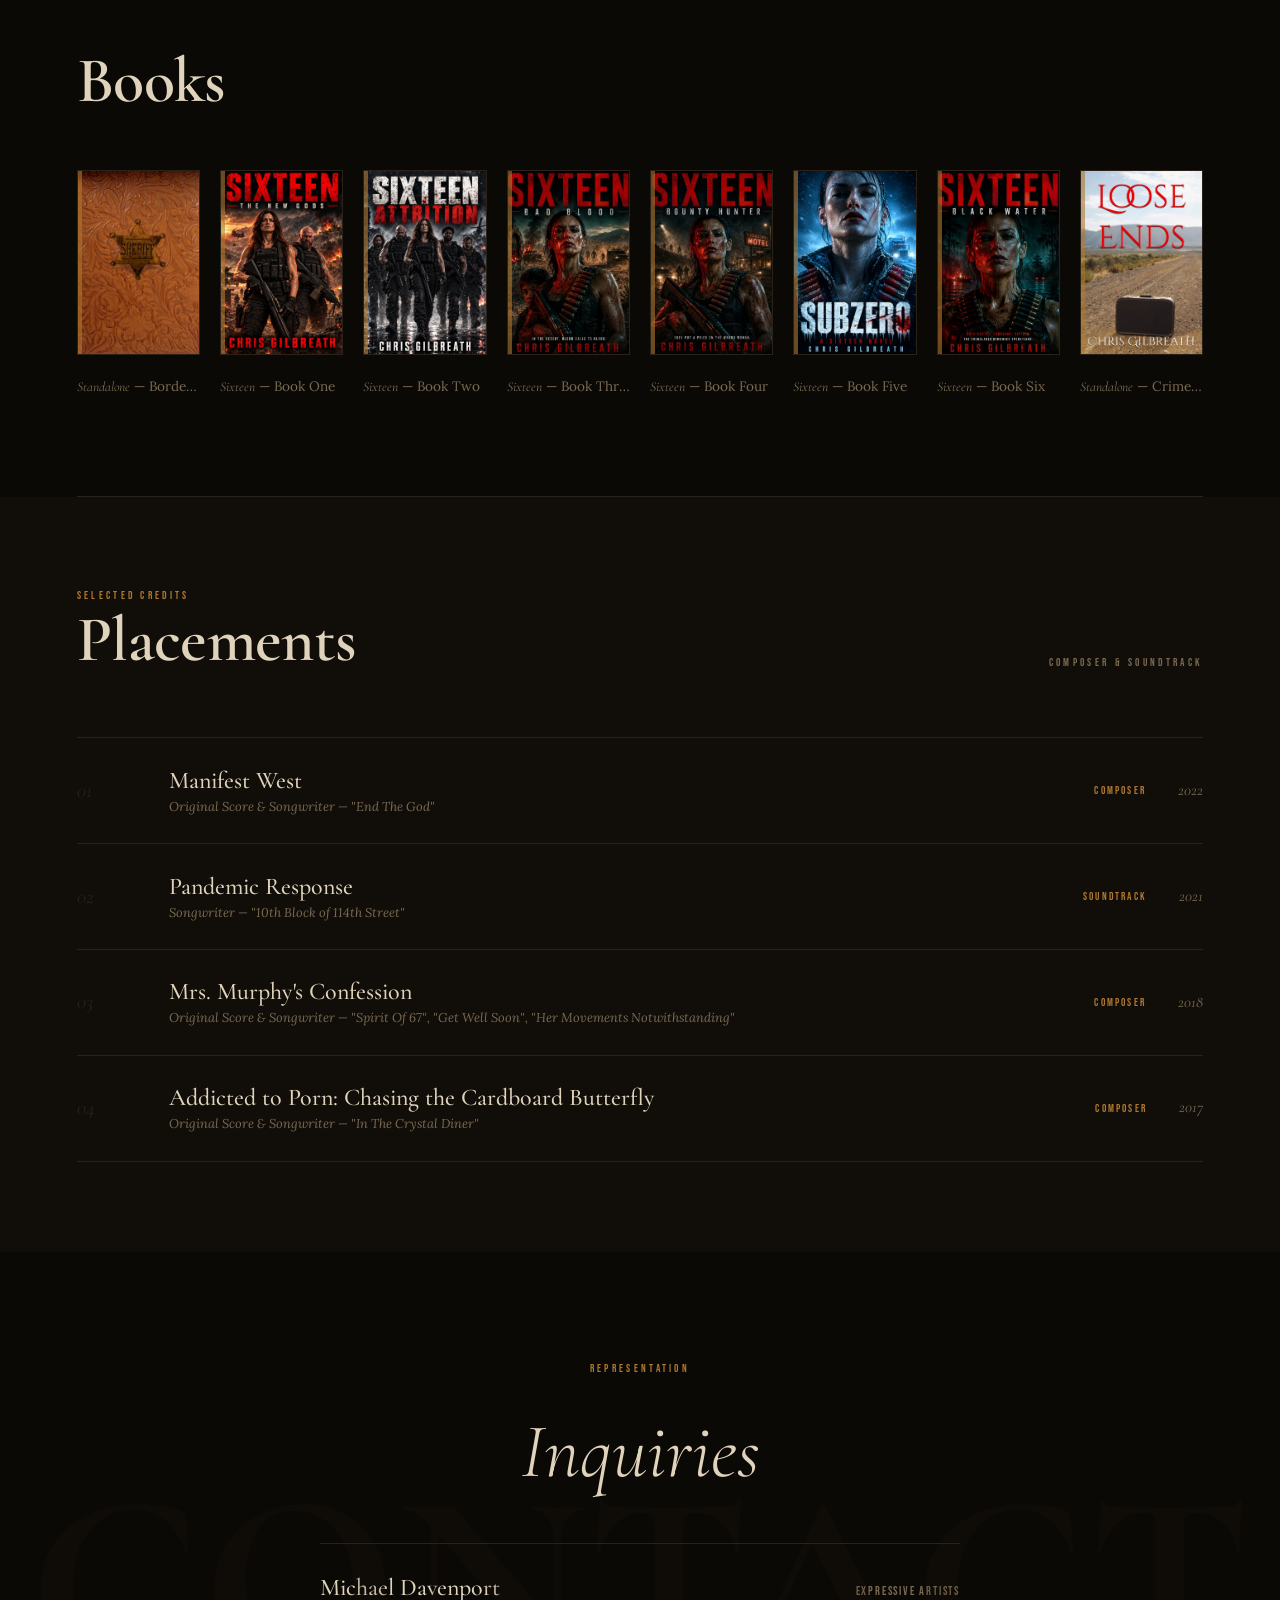
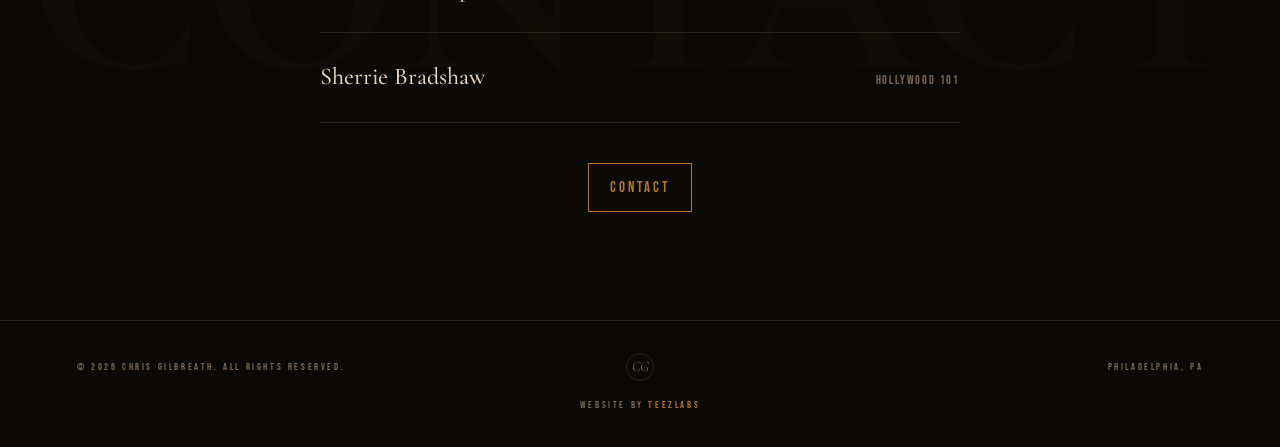
==== commit 092d0871: "Fix representation email, hide address behind a Contact button Corrected email to dav@expressivearti" ====
--- a/index.html
+++ b/index.html
@@ -26,7 +26,7 @@
   <link rel="preconnect" href="https://fonts.gstatic.com" crossorigin />
   <link href="https://fonts.googleapis.com/css2?family=Cormorant+Garamond:ital,wght@0,300;0,400;0,500;0,600;0,700;1,300;1,400;1,600&family=Bebas+Neue&family=Lora:ital,wght@0,400;0,500;1,400&family=Dela+Gothic+One&display=swap" rel="stylesheet" />
 
-  <link rel="stylesheet" href="style.css?v=20260925h" />
+  <link rel="stylesheet" href="style.css?v=20260926a" />
 
   <!-- Structured Data -->
   <script type="application/ld+json">
@@ -272,8 +272,8 @@
       </div>
     </div>
 
-    <a class="contact-email reveal reveal-delay-4" href="mailto:info@expressiveartists.com" style="margin-top: 2.5rem; display: inline-block;">
-      info@expressiveartists.com
+    <a class="btn-outline reveal reveal-delay-4" href="mailto:dav@expressiveartists.com" style="margin-top: 2.5rem;">
+      Contact
     </a>
   </section>
 
--- a/style.css
+++ b/style.css
@@ -442,15 +442,16 @@
 @media (max-width: 500px) { .shorts-grid { grid-template-columns: repeat(2, 1fr); } }
 
 /* ─── Watch row: trailer + shorts, uniform height ────── */
-.watch-row { display: flex; flex-wrap: wrap; align-items: flex-start; gap: 2rem; }
-.watch-item { display: flex; flex-direction: column; gap: 0.6rem; }
+.watch-row { display: flex; flex-wrap: nowrap; align-items: flex-start; gap: 2rem; overflow-x: auto; padding-bottom: 0.5rem; }
+.watch-item { display: flex; flex-direction: column; gap: 0.6rem; flex-shrink: 0; }
 .watch-frame { position: relative; height: 340px; width: auto; background: var(--bg-card); border: 1px solid var(--ink-faint); overflow: hidden; }
 .watch-frame::before { content: ''; position: absolute; left: 0; top: 0; bottom: 0; width: 4px; background: var(--accent); opacity: 0.6; z-index: 2; }
 .watch-frame iframe { position: absolute; inset: 0; width: 100%; height: 100%; border: none; }
-.watch-frame--landscape { aspect-ratio: 16 / 9; }
-.watch-frame--portrait { aspect-ratio: 9 / 16; }
-@media (max-width: 900px) { .watch-frame { height: 260px; } }
-@media (max-width: 600px) { .watch-frame { height: 220px; } }
+.watch-frame--landscape { height: 498px; aspect-ratio: 16 / 9; }
+.watch-frame--portrait { width: 280px; height: auto; aspect-ratio: 9 / 16; }
+.watch-row > .watch-item:nth-child(2) { margin-left: 4rem; }
+@media (max-width: 900px) { .watch-frame--landscape { height: 260px; } }
+@media (max-width: 600px) { .watch-frame--landscape { height: 220px; } .watch-frame--portrait { width: 200px; } .watch-row > .watch-item:nth-child(2) { margin-left: 0; } }
 
 /* ─── Scripts ────────────────────────────────────────── */
 #scripts { background: var(--bg-raised); }
@@ -837,6 +838,24 @@
   transition: background 0.25s, color 0.25s;
 }
 
+.btn-outline {
+  display: inline-block;
+  font-family: 'Bebas Neue', sans-serif;
+  font-size: 0.95rem;
+  letter-spacing: 0.2em;
+  color: var(--accent);
+  text-decoration: none;
+  border: 1px solid var(--accent);
+  padding: 0.7em 1.4em;
+  width: fit-content;
+  transition: background 0.25s, color 0.25s;
+}
+
+.btn-outline:hover {
+  background: var(--accent);
+  color: var(--bg);
+}
+
 .hero-cta:hover {
   background: var(--accent);
   color: var(--bg);
